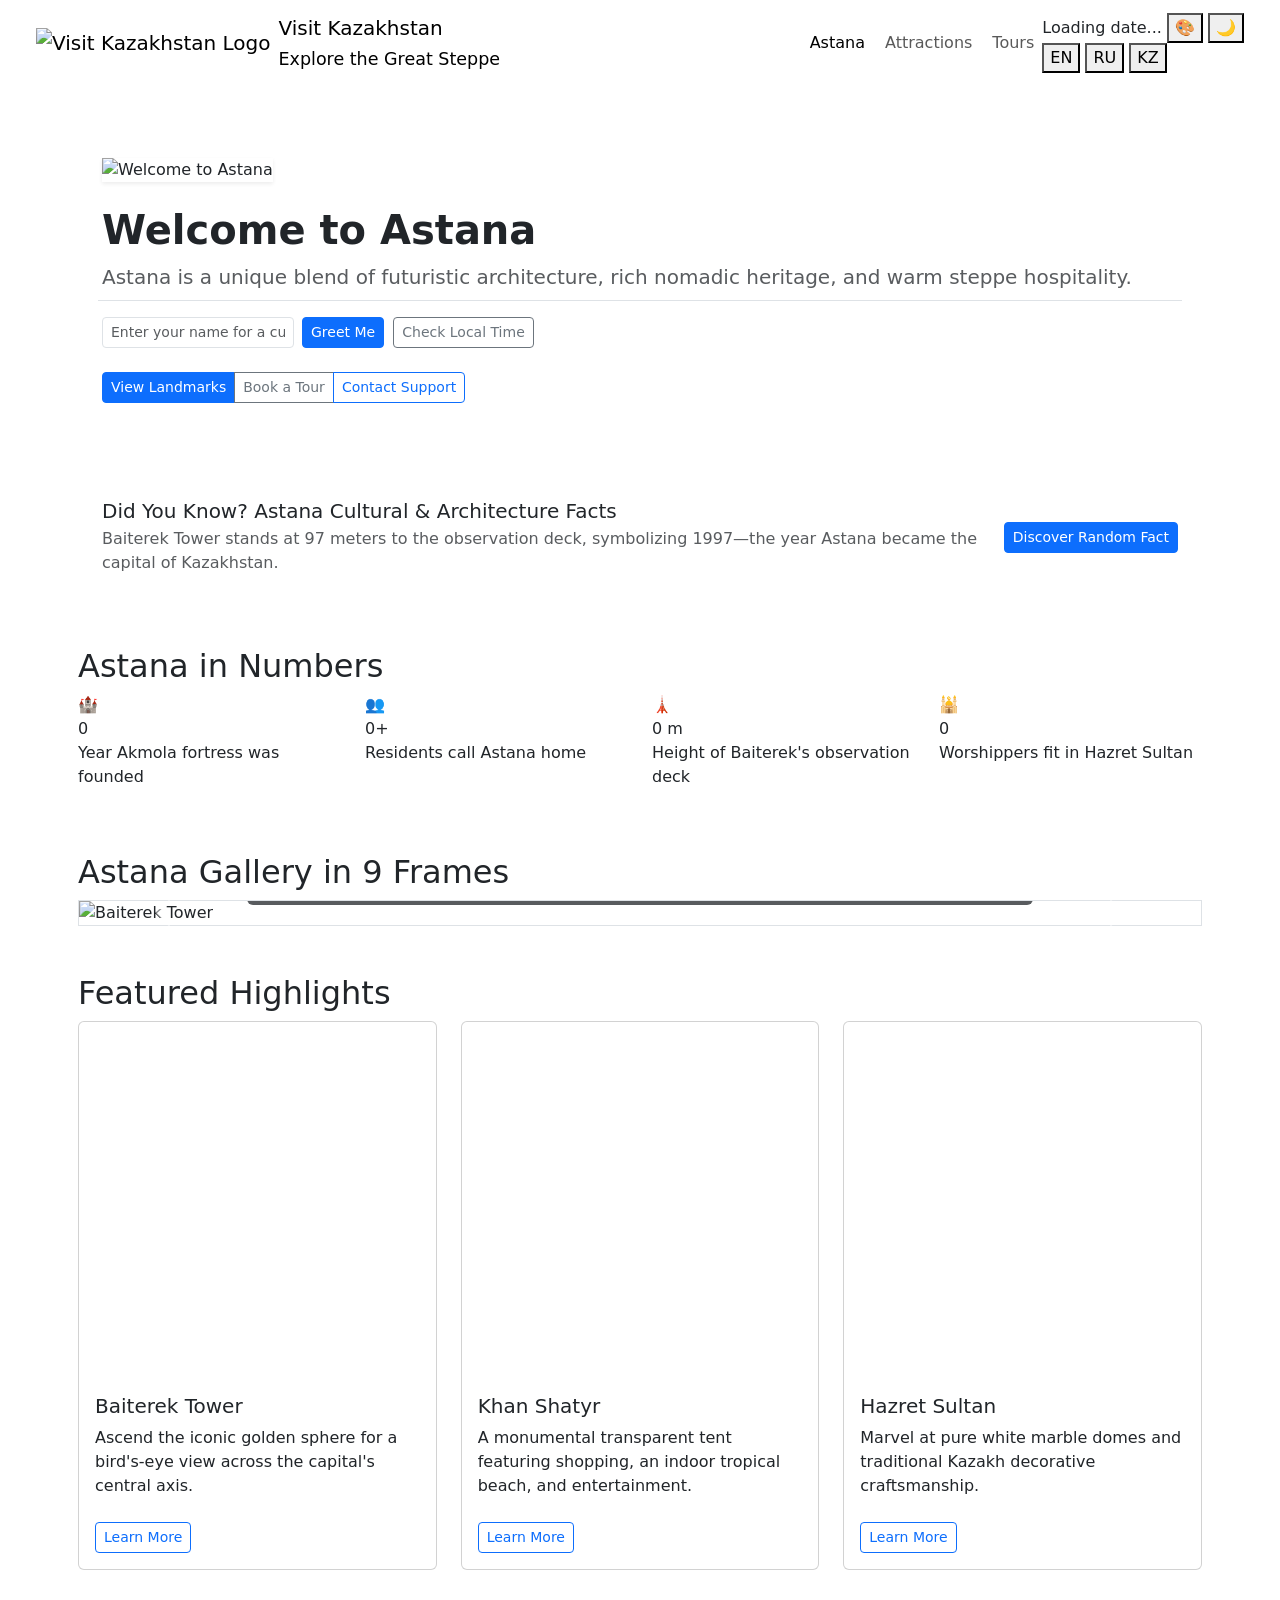
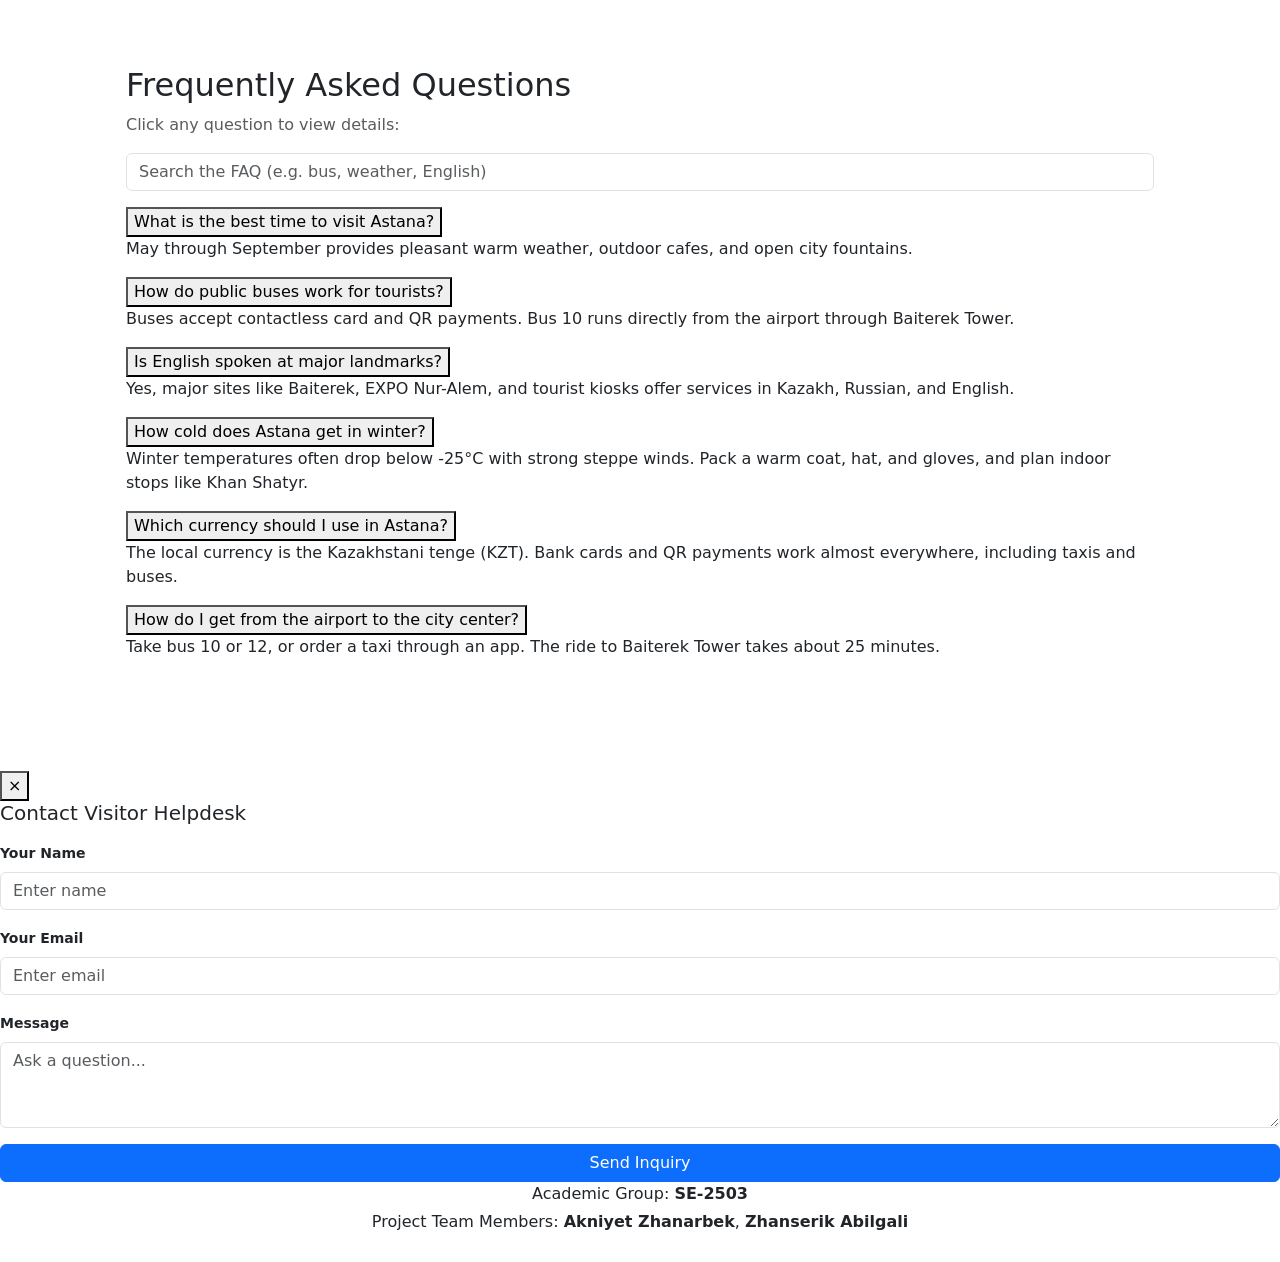
==== astana.html @ 93df73c5 "Add core project HTML pages and structure" ====
<!DOCTYPE html>
<html lang="en">
<head>
    <meta charset="UTF-8">
    <meta name="viewport" content="width=device-width, initial-scale=1.0">
    <title>Visit Astana - Home</title>
    <link href="https://cdn.jsdelivr.net/npm/bootstrap@5.3.3/dist/css/bootstrap.min.css" rel="stylesheet">
    <link rel="stylesheet" href="css/style.css">
    <link rel="icon" href="images/favicon.ico">
    <!-- jQuery from CDN, then our scripts (defer = run after the HTML is parsed, in this order) -->
    <script src="https://code.jquery.com/jquery-4.0.0.min.js"></script>
    <script src="js/translations.js" defer></script>
    <script src="js/script.js" defer></script>
</head>
<body>

    <!-- Navbar -->
    <header class="sticky-top">
        <nav class="navbar navbar-expand-xl custom-navbar py-2 px-3 px-sm-4" aria-label="Main Navigation">
            <div class="container-fluid">
                <a class="navbar-brand d-flex align-items-center gap-2" href="index.html">
                    <img src="images/astana-logo.svg" alt="Visit Kazakhstan Logo" class="logo-badge">
                    <div>
                        <span class="brand-title d-block" data-i18n="kzBrandTitle">Visit Kazakhstan</span>
                        <small class="brand-sub" data-i18n="kzBrandSub">Explore the Great Steppe</small>
                    </div>
                </a>

                <button class="navbar-toggler" type="button" data-bs-toggle="collapse" data-bs-target="#mainNavbar" aria-controls="mainNavbar" aria-expanded="false" aria-label="Toggle navigation">
                    <span class="navbar-toggler-icon"></span>
                </button>

                <div class="collapse navbar-collapse justify-content-end" id="mainNavbar">
                    <ul class="navbar-nav gap-xl-1 mt-3 mt-xl-0" id="keyboard-nav-menu">
                        <li class="nav-item"><a class="nav-link active" href="astana.html" data-i18n="navHome" aria-current="page">Astana</a></li>
                        <li class="nav-item"><a class="nav-link" href="attractions.html" data-i18n="navAttractions">Attractions</a></li>
                        <li class="nav-item"><a class="nav-link" href="tours.html" data-i18n="navTours">Tours</a></li>
                    </ul>

                    <div class="nav-tools">
                        <span id="live-datetime" class="datetime-badge">Loading date...</span>
                        <button id="change-bg-btn" class="tool-btn" type="button" data-i18n-title="bgBtn" title="Change Background" aria-label="Change Background">🎨</button>
                        <button id="theme-toggle-btn" class="tool-btn" type="button" title="Night Mode" aria-label="Night Mode" aria-pressed="false">🌙</button>
                        <div class="lang-switch" role="group" aria-label="Language" data-active="en">
                            <span class="lang-indicator" aria-hidden="true"></span>
                            <button type="button" class="lang-btn" data-lang="en" aria-pressed="true">EN</button>
                            <button type="button" class="lang-btn" data-lang="ru" aria-pressed="false">RU</button>
                            <button type="button" class="lang-btn" data-lang="kz" aria-pressed="false">KZ</button>
                        </div>
                    </div>
                </div>
            </div>
        </nav>
    </header>

    <main class="container my-4 my-lg-5 px-sm-2">
        <!-- Hero -->
        <section class="p-4 mb-5 panel">
            <img src="images/welcome_to_Astana.jpg" alt="Welcome to Astana" class="hero-card-img shadow-sm mb-4">
            <span id="time-of-day-greeting" class="badge badge-brand mb-2">Welcome Traveler!</span>
            <h1 id="personalized-greeting" class="display-6 fw-bold" data-i18n="heroTitle">Welcome to Astana</h1>
            <p class="lead text-muted mb-3" data-i18n="heroDesc">Astana is a unique blend of futuristic architecture, rich nomadic heritage, and warm steppe hospitality.</p>

            <!-- Dynamic Greeting Input & Time Check Button -->
            <div class="row g-2 align-items-center mb-3 pt-2 border-top">
                <div class="col-12 col-sm-auto">
                    <input type="text" id="visitor-name-input" class="form-control form-control-sm" placeholder="Enter your name for a custom greeting">
                </div>
                <div class="col-12 col-sm-auto">
                    <button id="update-greeting-btn" class="btn btn-primary btn-sm" type="button">Greet Me</button>
                    <button id="show-time-btn" class="btn btn-outline-secondary btn-sm ms-1" type="button">Check Local Time</button>
                </div>
                <div class="col-12 col-sm-auto">
                    <span id="clicked-time-output" class="small fw-semibold msg-success"></span>
                </div>
            </div>

            <div class="btn-group hero-btn-group mt-2" role="group" aria-label="Quick Navigation">
                <a href="attractions.html" class="btn btn-primary btn-sm" data-i18n="btnLandmarks">View Landmarks</a>
                <a href="tours.html" class="btn btn-outline-secondary btn-sm" data-i18n="btnBookTour">Book a Tour</a>
                <button id="open-popup-btn" class="btn btn-outline-primary btn-sm" type="button" data-i18n="btnSupport">Contact Support</button>
            </div>
        </section>

        <!-- Dynamic Random Fact Box (DOM Selection & Content Modification) -->
        <section class="p-4 mb-5 panel">
            <div class="d-flex flex-column flex-md-row justify-content-between align-items-md-center gap-3">
                <div>
                    <h2 class="h5 mb-1" data-i18n="factHeading">Did You Know? Astana Cultural & Architecture Facts</h2>
                    <p id="astana-fact-box" class="text-muted mb-0">Baiterek Tower stands at 97 meters to the observation deck, symbolizing 1997—the year Astana became the capital of Kazakhstan.</p>
                </div>
                <button id="new-fact-btn" class="btn btn-primary btn-sm align-self-start align-self-md-center flex-shrink-0" type="button">Discover Random Fact</button>
            </div>
        </section>

        <!-- Assignment 6 / Task 5: Animated Number Counter -->
        <section id="stats-section" class="mb-5">
            <h2 class="section-heading">Astana in Numbers</h2>
            <div class="row g-3 g-md-4">
                <div class="col-6 col-lg-3">
                    <div class="stat-card">
                        <span class="stat-icon" aria-hidden="true">🏰</span>
                        <div class="stat-number"><span class="counter" data-target="1830">0</span></div>
                        <p class="stat-label">Year Akmola fortress was founded</p>
                    </div>
                </div>
                <div class="col-6 col-lg-3">
                    <div class="stat-card">
                        <span class="stat-icon" aria-hidden="true">👥</span>
                        <div class="stat-number"><span class="counter" data-target="1300000" data-format="comma">0</span><span class="stat-suffix">+</span></div>
                        <p class="stat-label">Residents call Astana home</p>
                    </div>
                </div>
                <div class="col-6 col-lg-3">
                    <div class="stat-card">
                        <span class="stat-icon" aria-hidden="true">🗼</span>
                        <div class="stat-number"><span class="counter" data-target="97">0</span><span class="stat-suffix"> m</span></div>
                        <p class="stat-label">Height of Baiterek's observation deck</p>
                    </div>
                </div>
                <div class="col-6 col-lg-3">
                    <div class="stat-card">
                        <span class="stat-icon" aria-hidden="true">🕌</span>
                        <div class="stat-number"><span class="counter" data-target="10000" data-format="comma">0</span></div>
                        <p class="stat-label">Worshippers fit in Hazret Sultan</p>
                    </div>
                </div>
            </div>
        </section>

        <!-- Carousel -->
        <section class="mb-5">
            <h2 class="section-heading">Astana Gallery in 9 Frames</h2>
            <div class="carousel-box border">
                <div id="astanaCarousel" class="carousel slide" data-bs-ride="carousel">
                    <div class="carousel-indicators">
                        <button type="button" data-bs-target="#astanaCarousel" data-bs-slide-to="0" class="active" aria-current="true" aria-label="Slide 1"></button>
                        <button type="button" data-bs-target="#astanaCarousel" data-bs-slide-to="1" aria-label="Slide 2"></button>
                        <button type="button" data-bs-target="#astanaCarousel" data-bs-slide-to="2" aria-label="Slide 3"></button>
                        <button type="button" data-bs-target="#astanaCarousel" data-bs-slide-to="3" aria-label="Slide 4"></button>
                        <button type="button" data-bs-target="#astanaCarousel" data-bs-slide-to="4" aria-label="Slide 5"></button>
                        <button type="button" data-bs-target="#astanaCarousel" data-bs-slide-to="5" aria-label="Slide 6"></button>
                        <button type="button" data-bs-target="#astanaCarousel" data-bs-slide-to="6" aria-label="Slide 7"></button>
                        <button type="button" data-bs-target="#astanaCarousel" data-bs-slide-to="7" aria-label="Slide 8"></button>
                        <button type="button" data-bs-target="#astanaCarousel" data-bs-slide-to="8" aria-label="Slide 9"></button>
                    </div>

                    <div class="carousel-inner">
                        <div class="carousel-item active">
                            <img src="images/baiterek.jpg" class="carousel-img" alt="Baiterek Tower">
                            <div class="carousel-caption d-none d-md-block bg-dark bg-opacity-75 rounded p-2">
                                <h5>1. Baiterek Tower</h5>
                                <p class="m-0">Symbol of modern Kazakhstan</p>
                            </div>
                        </div>
                        <div class="carousel-item">
                            <img src="[data-uri]" data-src="images/khan-shatyr.jpg" class="carousel-img lazy-slide" alt="Khan Shatyr">
                            <div class="carousel-caption d-none d-md-block bg-dark bg-opacity-75 rounded p-2">
                                <h5>2. Khan Shatyr</h5>
                                <p class="m-0">World's largest tensile tent</p>
                            </div>
                        </div>
                        <div class="carousel-item">
                            <img src="[data-uri]" data-src="images/hazret-sultan.jpg" class="carousel-img lazy-slide" alt="Hazret Sultan">
                            <div class="carousel-caption d-none d-md-block bg-dark bg-opacity-75 rounded p-2">
                                <h5>3. Hazret Sultan Mosque</h5>
                                <p class="m-0">Grand oriental marble mosque</p>
                            </div>
                        </div>
                        <div class="carousel-item">
                            <img src="[data-uri]" data-src="images/nuralem.jpg" class="carousel-img lazy-slide" alt="Nur-Alem Sphere">
                            <div class="carousel-caption d-none d-md-block bg-dark bg-opacity-75 rounded p-2">
                                <h5>4. Nur-Alem</h5>
                                <p class="m-0">The iconic EXPO sphere</p>
                            </div>
                        </div>
                        <div class="carousel-item">
                            <img src="[data-uri]" data-src="images/tour-night.jpg" class="carousel-img lazy-slide" alt="Astana Night">
                            <div class="carousel-caption d-none d-md-block bg-dark bg-opacity-75 rounded p-2">
                                <h5>5. Astana by Night</h5>
                                <p class="m-0">Lively illuminated skyline</p>
                            </div>
                        </div>
                        <div class="carousel-item">
                            <img src="[data-uri]" data-src="images/tour-burabay.jpg" class="carousel-img lazy-slide" alt="Burabay">
                            <div class="carousel-caption d-none d-md-block bg-dark bg-opacity-75 rounded p-2">
                                <h5>6. Burabay Nature</h5>
                                <p class="m-0">Kazakhstan's natural forest resort</p>
                            </div>
                        </div>
                        <div class="carousel-item">
                            <img src="[data-uri]" data-src="images/welcome_to_Astana.jpg" class="carousel-img lazy-slide" alt="City Center">
                            <div class="carousel-caption d-none d-md-block bg-dark bg-opacity-75 rounded p-2">
                                <h5>7. City Center</h5>
                                <p class="m-0">Nurzhol Boulevard and open plazas</p>
                            </div>
                        </div>
                        <div class="carousel-item">
                            <img src="[data-uri]" data-src="images/skyview.jpg" class="carousel-img lazy-slide" alt="Sky View">
                            <div class="carousel-caption d-none d-md-block bg-dark bg-opacity-75 rounded p-2">
                                <h5>8. Observation Sky View</h5>
                                <p class="m-0">Panoramic city panorama</p>
                            </div>
                        </div>
                        <div class="carousel-item">
                            <img src="[data-uri]" data-src="images/oasis.jpg" class="carousel-img lazy-slide" alt="Indoor Oasis">
                            <div class="carousel-caption d-none d-md-block bg-dark bg-opacity-75 rounded p-2">
                                <h5>9. Indoor Oasis</h5>
                                <p class="m-0">Year-round tropical gardens</p>
                            </div>
                        </div>
                    </div>

                    <button class="carousel-control-prev" type="button" data-bs-target="#astanaCarousel" data-bs-slide="prev">
                        <span class="carousel-control-prev-icon" aria-hidden="true"></span>
                        <span class="visually-hidden">Previous</span>
                    </button>
                    <button class="carousel-control-next" type="button" data-bs-target="#astanaCarousel" data-bs-slide="next">
                        <span class="carousel-control-next-icon" aria-hidden="true"></span>
                        <span class="visually-hidden">Next</span>
                    </button>
                </div>
            </div>
        </section>

        <!-- Featured Highlights -->
        <section class="mb-5">
            <h2 class="section-heading">Featured Highlights</h2>
            <div class="row g-4">
                <div class="col-12 col-md-6 col-lg-4">
                    <div class="card h-100">
                        <img src="[data-uri]" data-src="images/baiterek.jpg" class="card-img-top lazy" alt="Baiterek">
                        <div class="card-body d-flex flex-column">
                            <h3 class="card-title h5">Baiterek Tower</h3>
                            <p class="card-text flex-grow-1">Ascend the iconic golden sphere for a bird's-eye view across the capital's central axis.</p>
                            <a href="attractions.html" class="btn btn-outline-primary btn-sm align-self-start mt-2">Learn More</a>
                        </div>
                    </div>
                </div>

                <div class="col-12 col-md-6 col-lg-4">
                    <div class="card h-100">
                        <img src="[data-uri]" data-src="images/khan-shatyr.jpg" class="card-img-top lazy" alt="Khan Shatyr">
                        <div class="card-body d-flex flex-column">
                            <h3 class="card-title h5">Khan Shatyr</h3>
                            <p class="card-text flex-grow-1">A monumental transparent tent featuring shopping, an indoor tropical beach, and entertainment.</p>
                            <a href="attractions.html" class="btn btn-outline-primary btn-sm align-self-start mt-2">Learn More</a>
                        </div>
                    </div>
                </div>

                <div class="col-12 col-md-6 col-lg-4">
                    <div class="card h-100">
                        <img src="[data-uri]" data-src="images/hazret-sultan.jpg" class="card-img-top lazy" alt="Hazret Sultan">
                        <div class="card-body d-flex flex-column">
                            <h3 class="card-title h5">Hazret Sultan</h3>
                            <p class="card-text flex-grow-1">Marvel at pure white marble domes and traditional Kazakh decorative craftsmanship.</p>
                            <a href="attractions.html" class="btn btn-outline-primary btn-sm align-self-start mt-2">Learn More</a>
                        </div>
                    </div>
                </div>
            </div>
        </section>

        <!-- FAQ Accordion -->
        <section id="faq-section" class="p-4 p-md-5 panel mb-4">
            <h2 class="section-heading">Frequently Asked Questions</h2>
            <p class="text-muted">Click any question to view details:</p>

            <!-- Assignment 6 / Task 3: Search Highlighting -->
            <div class="faq-search-box mb-3">
                <input type="search" id="faq-search" class="form-control" placeholder="Search the FAQ (e.g. bus, weather, English)" autocomplete="off" aria-label="Search the FAQ">
                <small id="faq-search-status" class="search-status d-block mt-1"></small>
            </div>
            
            <div class="accordion-item-simple">
                <button class="accordion-question" type="button">What is the best time to visit Astana?</button>
                <p class="accordion-answer">May through September provides pleasant warm weather, outdoor cafes, and open city fountains.</p>
            </div>

            <div class="accordion-item-simple">
                <button class="accordion-question" type="button">How do public buses work for tourists?</button>
                <p class="accordion-answer">Buses accept contactless card and QR payments. Bus 10 runs directly from the airport through Baiterek Tower.</p>
            </div>

            <div class="accordion-item-simple">
                <button class="accordion-question" type="button">Is English spoken at major landmarks?</button>
                <p class="accordion-answer">Yes, major sites like Baiterek, EXPO Nur-Alem, and tourist kiosks offer services in Kazakh, Russian, and English.</p>
            </div>

            <div class="accordion-item-simple">
                <button class="accordion-question" type="button">How cold does Astana get in winter?</button>
                <p class="accordion-answer">Winter temperatures often drop below -25°C with strong steppe winds. Pack a warm coat, hat, and gloves, and plan indoor stops like Khan Shatyr.</p>
            </div>

            <div class="accordion-item-simple">
                <button class="accordion-question" type="button">Which currency should I use in Astana?</button>
                <p class="accordion-answer">The local currency is the Kazakhstani tenge (KZT). Bank cards and QR payments work almost everywhere, including taxis and buses.</p>
            </div>

            <div class="accordion-item-simple">
                <button class="accordion-question" type="button">How do I get from the airport to the city center?</button>
                <p class="accordion-answer">Take bus 10 or 12, or order a taxi through an app. The ride to Baiterek Tower takes about 25 minutes.</p>
            </div>
        </section>
    </main>

    <!-- Contact Support Modal (Async Callback Form) -->
    <div id="popup-modal" class="modal-overlay">
        <div class="modal-content-box">
            <button id="close-popup-btn" class="close-btn" type="button">&times;</button>
            <h3 class="h5 mb-3">Contact Visitor Helpdesk</h3>
            <form id="popup-form">
                <div class="mb-3">
                    <label class="form-label small fw-semibold" for="support-name">Your Name</label>
                    <input type="text" id="support-name" class="form-control" required placeholder="Enter name">
                </div>
                <div class="mb-3">
                    <label class="form-label small fw-semibold" for="support-email">Your Email</label>
                    <input type="email" id="support-email" class="form-control" required placeholder="Enter email">
                </div>
                <div class="mb-3">
                    <label class="form-label small fw-semibold" for="support-msg">Message</label>
                    <textarea id="support-msg" class="form-control" rows="3" required placeholder="Ask a question..."></textarea>
                </div>
                <p id="popup-callback-status" class="small fw-semibold mb-2"></p>
                <button type="submit" id="popup-submit-btn" class="btn btn-primary w-100">Send Inquiry</button>
            </form>
        </div>
    </div>

    <footer class="text-center">
        <div class="container">
            <p class="mb-1">Academic Group: <strong>SE-2503</strong></p>
            <p class="mb-1">Project Team Members: <strong>Akniyet Zhanarbek</strong>, <strong>Zhanserik Abilgali</strong></p>
            <p class="mb-0 text-white-50"><small>&copy; Visit Astana - Assignment #6</small></p>
        </div>
    </footer>

    <script src="https://cdn.jsdelivr.net/npm/bootstrap@5.3.3/dist/js/bootstrap.bundle.min.js"></script>
</body>
</html>
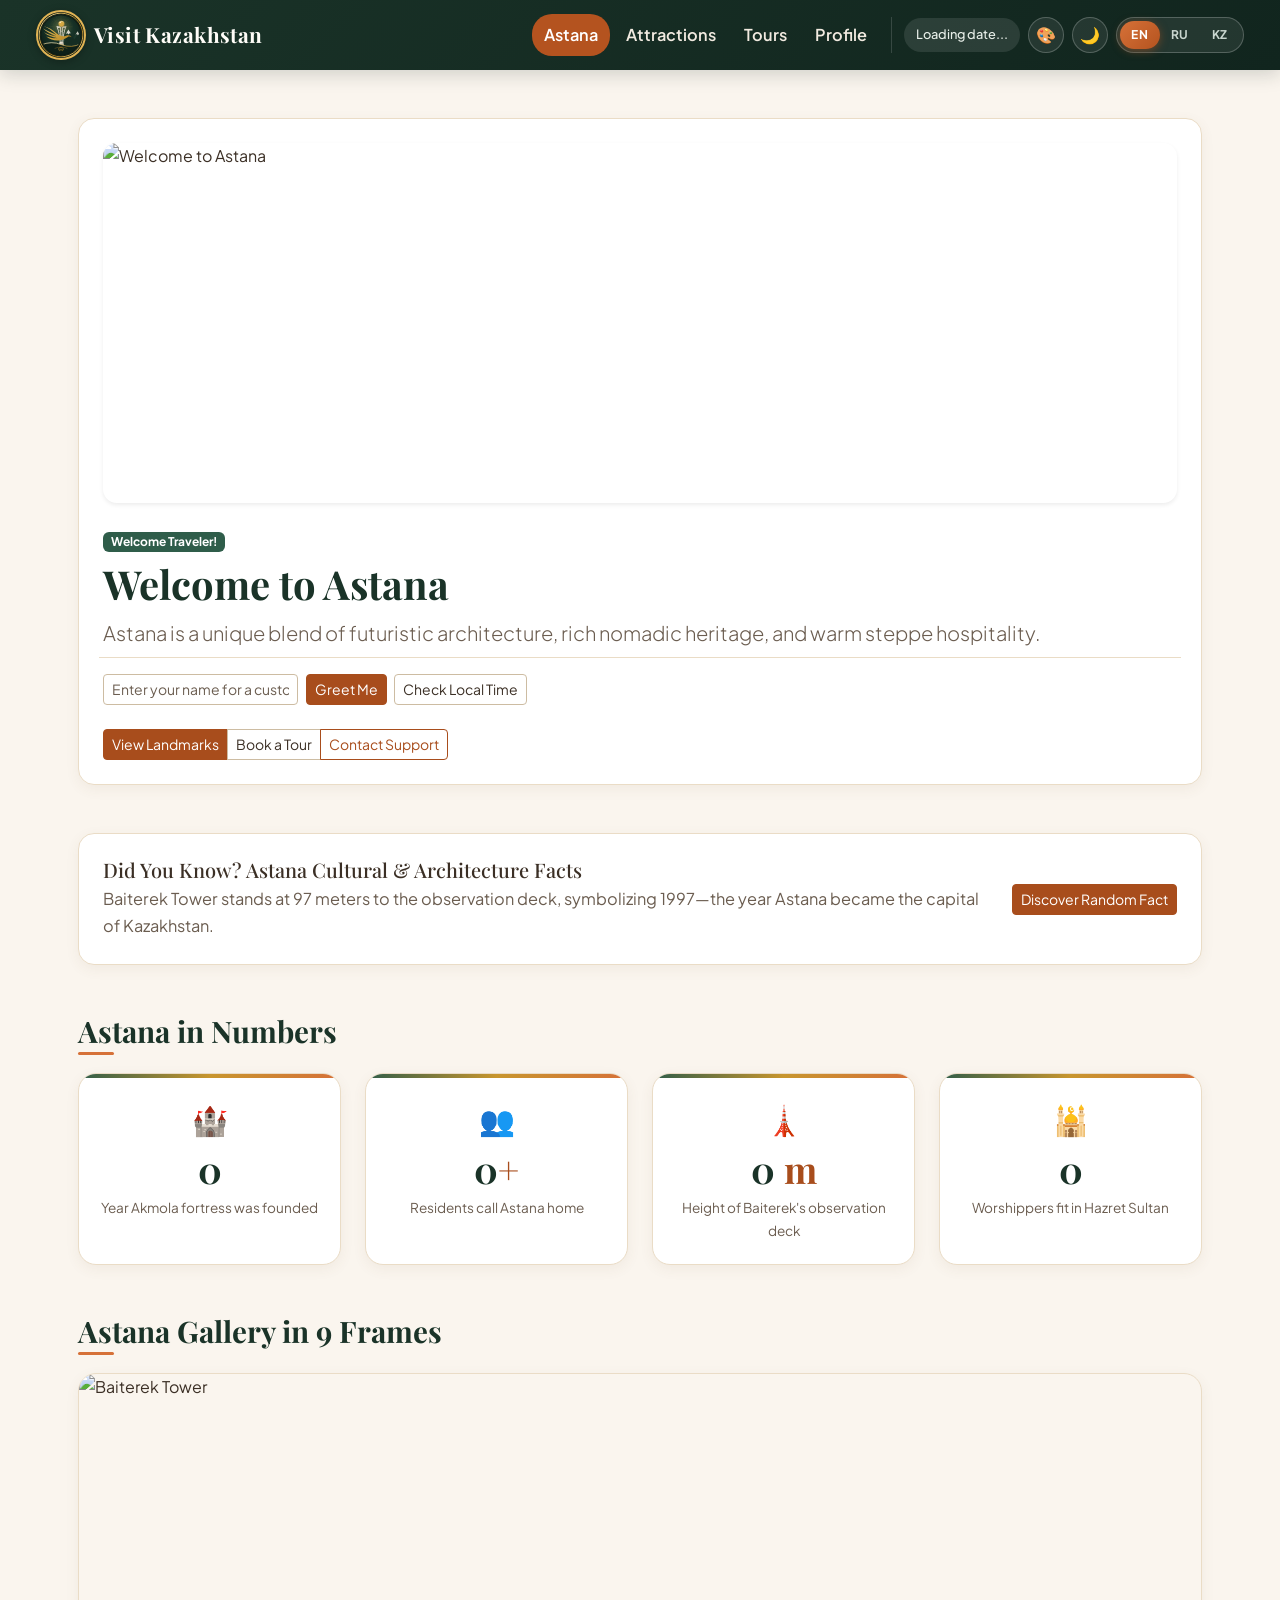
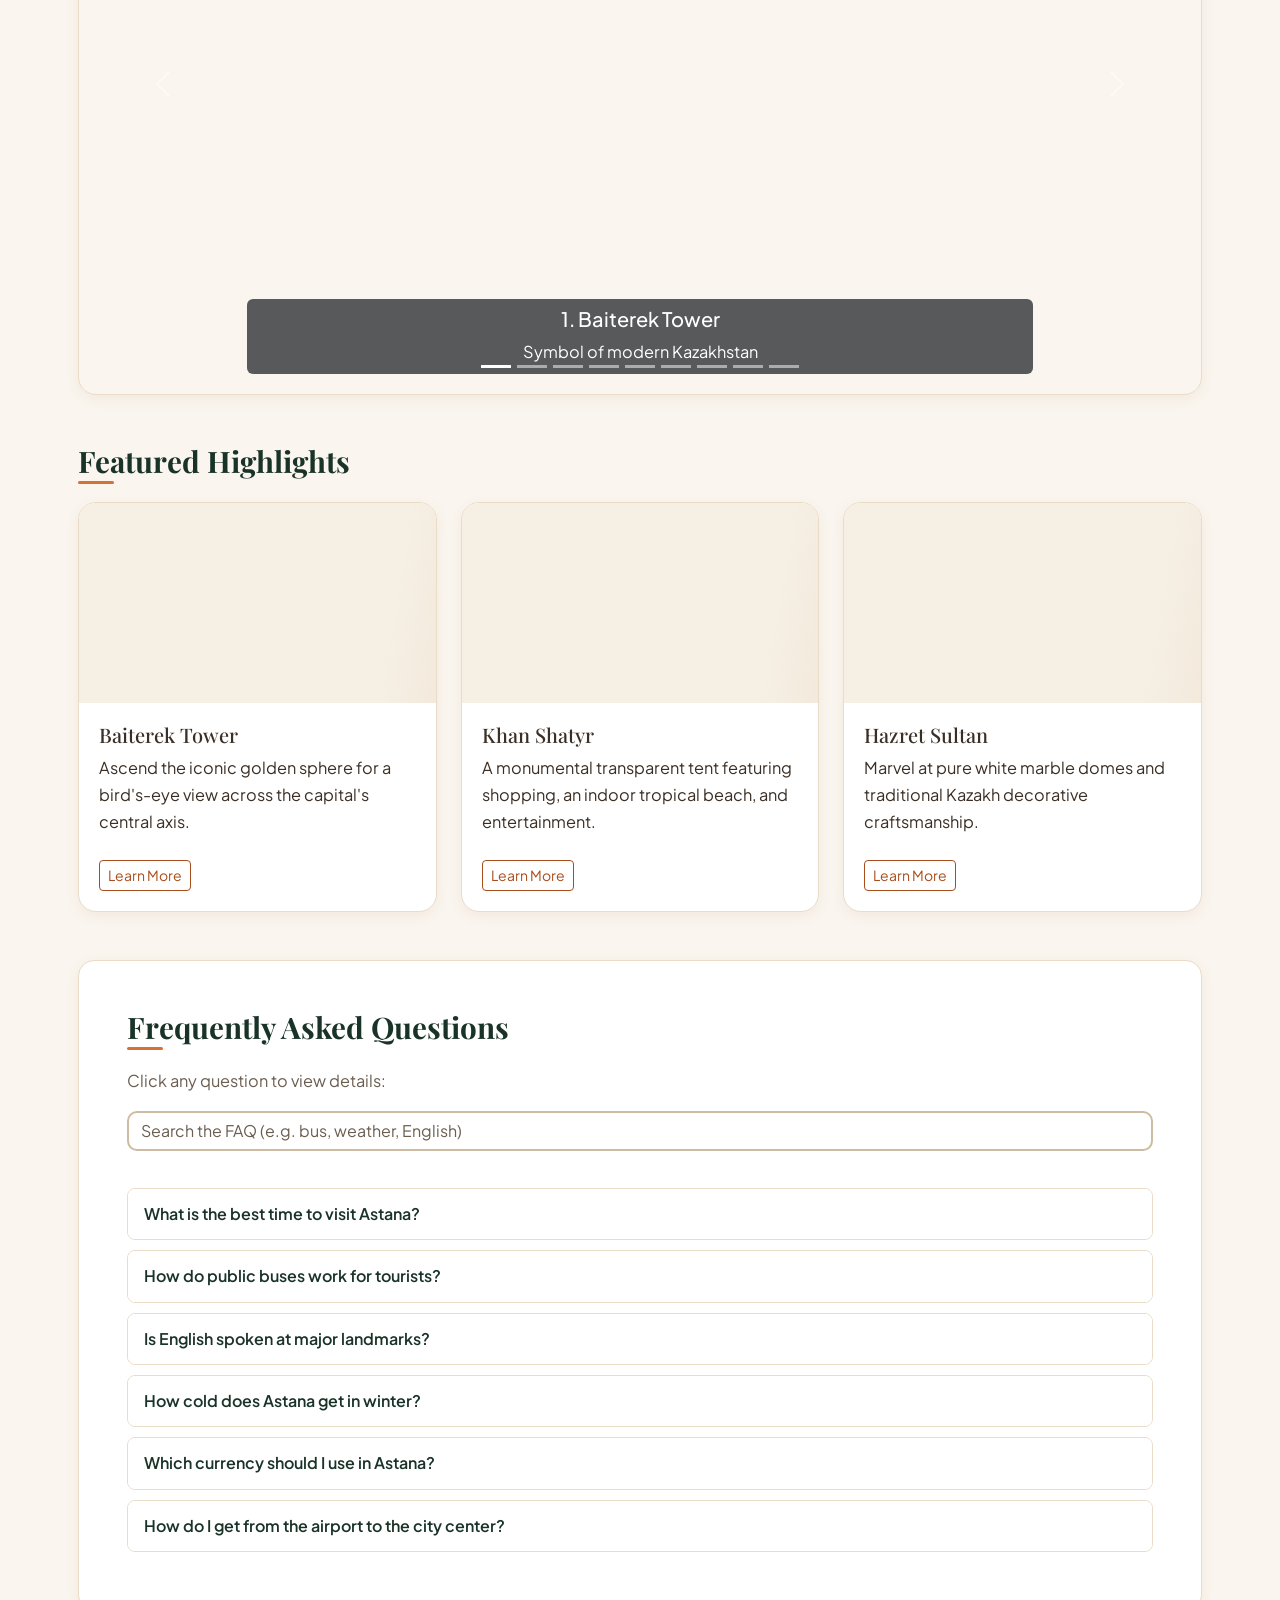
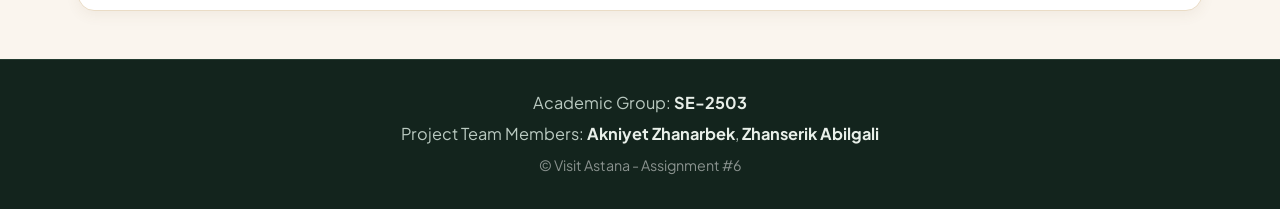
==== commit a751178d: "cleaned the code" ====
--- a/astana.html
+++ b/astana.html
@@ -35,6 +35,7 @@
                         <li class="nav-item"><a class="nav-link active" href="astana.html" data-i18n="navHome" aria-current="page">Astana</a></li>
                         <li class="nav-item"><a class="nav-link" href="attractions.html" data-i18n="navAttractions">Attractions</a></li>
                         <li class="nav-item"><a class="nav-link" href="tours.html" data-i18n="navTours">Tours</a></li>
+                        <li class="nav-item"><a class="nav-link" href="profile.html" data-i18n="navProfile">Profile</a></li>
                     </ul>
 
                     <div class="nav-tools">
@@ -305,23 +306,27 @@
         </section>
     </main>
 
-    <!-- Contact Support Modal (Async Callback Form) -->
+    <!-- Contact Support Modal (novalidate + JS validation for Name, Email, Phone, Message) -->
     <div id="popup-modal" class="modal-overlay">
         <div class="modal-content-box">
             <button id="close-popup-btn" class="close-btn" type="button">&times;</button>
             <h3 class="h5 mb-3">Contact Visitor Helpdesk</h3>
-            <form id="popup-form">
+            <form id="popup-form" novalidate>
+                <div class="mb-2">
+                    <label class="form-label small fw-semibold" for="support-name">Your Name *</label>
+                    <input type="text" id="support-name" class="form-control" placeholder="Enter name">
+                </div>
+                <div class="mb-2">
+                    <label class="form-label small fw-semibold" for="support-email">Your Email *</label>
+                    <input type="text" id="support-email" class="form-control" placeholder="name@example.com">
+                </div>
+                <div class="mb-2">
+                    <label class="form-label small fw-semibold" for="support-phone" data-i18n="labelPhone">Phone Number *</label>
+                    <input type="text" id="support-phone" class="form-control" placeholder="+7 701 123 4567">
+                </div>
                 <div class="mb-3">
-                    <label class="form-label small fw-semibold" for="support-name">Your Name</label>
-                    <input type="text" id="support-name" class="form-control" required placeholder="Enter name">
-                </div>
-                <div class="mb-3">
-                    <label class="form-label small fw-semibold" for="support-email">Your Email</label>
-                    <input type="email" id="support-email" class="form-control" required placeholder="Enter email">
-                </div>
-                <div class="mb-3">
-                    <label class="form-label small fw-semibold" for="support-msg">Message</label>
-                    <textarea id="support-msg" class="form-control" rows="3" required placeholder="Ask a question..."></textarea>
+                    <label class="form-label small fw-semibold" for="support-msg">Message *</label>
+                    <textarea id="support-msg" class="form-control" rows="3" placeholder="Ask a question..."></textarea>
                 </div>
                 <p id="popup-callback-status" class="small fw-semibold mb-2"></p>
                 <button type="submit" id="popup-submit-btn" class="btn btn-primary w-100">Send Inquiry</button>
--- a/css/style.css
+++ b/css/style.css
@@ -0,0 +1,1684 @@
+@import url('https://fonts.googleapis.com/css2?family=Plus+Jakarta+Sans:wght@400;500;600;700&family=Playfair+Display:ital,wght@0,600;0,700;1,400&display=swap');
+
+/* =====================================================================
+   1. Colour tokens
+   Palette: steppe green + terracotta + sand + gold.
+   Every text/background pair meets WCAG AA (4.5:1) in both themes.
+   ===================================================================== */
+:root {
+    --primary: #1a3328;          /* headings, brand */
+    --primary-2: #2f5d4a;        /* badges, secondary accents */
+    --accent: #a84d1c;           /* buttons & links (white text 5.6:1, on sand 4.9:1) */
+    --accent-hover: #8e3f15;
+    --on-accent: #ffffff;
+    --accent-line: #d67138;      /* decorative only (underlines, rings) */
+    --gold: #c8962e;
+    --bg-page: #faf5ee;
+    --bg-surface: #ffffff;
+    --bg-soft: #f6efe4;
+    --border: #eadcc6;
+    --border-strong: #cdbca2;
+    --text: #3b2f25;
+    --muted: #6b5d50;
+    --success: #23704f;
+    --error: #b42318;
+    --hit-bg: #fde2a6;
+    --hit-text: #3b2a00;
+    --star-empty: #9a876c;
+    --table-head-bg: #1a3328;
+    --table-head-text: #ffffff;
+    --nav-bg: linear-gradient(135deg, #1a3328 0%, #11251e 100%);
+    --footer-bg: #13241d;
+    --shadow: 0 4px 14px rgba(120, 85, 55, 0.07);
+    --shadow-lg: 0 12px 30px rgba(40, 30, 20, 0.16);
+}
+
+body.dark-theme {
+    --primary: #a8dcc3;
+    --primary-2: #7fc3a5;
+    --accent: #e89a6c;
+    --accent-hover: #f0ad86;
+    --on-accent: #1d140d;
+    --accent-line: #e89a6c;
+    --gold: #e0b354;
+    --bg-page: #111915;
+    --bg-surface: #1a2620;
+    --bg-soft: #213029;
+    --border: #2f4439;
+    --border-strong: #4a6356;
+    --text: #e6ece8;
+    --muted: #a9bab0;
+    --success: #7fd3a8;
+    --error: #ff9b8f;
+    --hit-bg: #f0b429;
+    --hit-text: #1a1200;
+    --star-empty: #6f8a7c;
+    --table-head-bg: #26392f;
+    --table-head-text: #a8dcc3;
+    --nav-bg: linear-gradient(135deg, #0e1813 0%, #0a120e 100%);
+    --footer-bg: #0a120e;
+    --shadow: 0 4px 14px rgba(0, 0, 0, 0.3);
+    --shadow-lg: 0 12px 30px rgba(0, 0, 0, 0.5);
+    color-scheme: dark;
+}
+
+/* Bootstrap turns on smooth scrolling, which fights jQuery's .animate({ scrollTop }) */
+:root { scroll-behavior: auto; }
+
+/* Connect Bootstrap's own variables to our tokens, so forms, tables,
+   borders and .text-muted follow the theme automatically */
+body {
+    --bs-body-color: var(--text);
+    --bs-body-bg: var(--bg-page);
+    --bs-emphasis-color: var(--text);
+    --bs-secondary-color: var(--muted);
+    --bs-secondary-bg: var(--bg-soft);
+    --bs-tertiary-bg: var(--bg-soft);
+    --bs-border-color: var(--border);
+    --bs-link-color-rgb: 168, 77, 28;
+    font-family: 'Plus Jakarta Sans', sans-serif;
+    color: var(--text);
+    background-color: var(--bg-page);
+    line-height: 1.65;
+    transition: background-color 0.35s ease, color 0.35s ease;
+}
+
+/* =====================================================================
+   2. Typography
+   ===================================================================== */
+h1, h2, h3, h4 {
+    font-family: 'Playfair Display', Georgia, serif;
+    color: var(--primary);
+    font-weight: 700;
+}
+h1 { font-size: 1.5rem; }
+h2 { font-size: 1.35rem; }
+h3 { font-size: 1.15rem; }
+p, li { font-size: 0.92rem; }
+
+@media (min-width: 768px) {
+    h1 { font-size: 1.9rem; }
+    h2 { font-size: 1.6rem; }
+    h3 { font-size: 1.3rem; }
+    p, li { font-size: 0.98rem; }
+}
+@media (min-width: 1024px) {
+    h1 { font-size: 2.35rem; }
+    h2 { font-size: 1.85rem; }
+    h3 { font-size: 1.45rem; }
+    p, li { font-size: 1.02rem; }
+}
+
+.section-heading {
+    position: relative;
+    display: inline-block;
+    padding-bottom: 6px;
+    margin-bottom: 18px;
+}
+.section-heading::after {
+    content: "";
+    position: absolute;
+    left: 0;
+    bottom: 0;
+    width: 36px;
+    height: 3px;
+    border-radius: 4px;
+    background-color: var(--accent-line);
+}
+
+a { color: var(--accent); }
+.text-muted { color: var(--muted) !important; }
+.text-accent-2 { color: var(--primary-2); }
+.msg-success { color: var(--success); }
+.msg-error { color: var(--error); }
+
+/* =====================================================================
+   3. Surfaces, badges, tags
+   ===================================================================== */
+.panel {
+    background-color: var(--bg-surface);
+    border: 1px solid var(--border);
+    border-radius: 1rem;
+    box-shadow: var(--shadow);
+}
+.panel-soft {
+    background-color: var(--bg-soft);
+    border: 1px solid var(--border);
+    border-radius: 0.75rem;
+}
+
+.badge-brand { background-color: var(--primary-2); color: var(--bg-surface); }
+.badge-muted { background-color: var(--bg-soft); color: var(--muted); border: 1px solid var(--border); }
+body.dark-theme .badge-brand { color: #10201a; }
+
+.chip,
+.tag {
+    display: inline-block;
+    padding: 0.3em 0.7em;
+    border-radius: 999px;
+    font-size: 0.75rem;
+    font-weight: 600;
+    line-height: 1.2;
+    border: 1px solid var(--border);
+}
+.chip { background-color: var(--bg-soft); color: var(--text); }
+.tag-green { background: #e3f1e9; color: #1f5a40; border-color: #bcdccb; }
+.tag-gold { background: #fbf0d6; color: #6b4b0c; border-color: #ecd59c; }
+.tag-teal { background: #e0f0f0; color: #1d5656; border-color: #b6d9d9; }
+body.dark-theme .tag-green { background: #1f3a2d; color: #9fe0bd; border-color: #2f5644; }
+body.dark-theme .tag-gold { background: #3a3019; color: #f2d48a; border-color: #5a4a22; }
+body.dark-theme .tag-teal { background: #1b3536; color: #9adada; border-color: #2c5152; }
+
+/* =====================================================================
+   4. Bootstrap components mapped to the palette
+   ===================================================================== */
+.btn-primary {
+    --bs-btn-color: var(--on-accent);
+    --bs-btn-bg: var(--accent);
+    --bs-btn-border-color: var(--accent);
+    --bs-btn-hover-color: var(--on-accent);
+    --bs-btn-hover-bg: var(--accent-hover);
+    --bs-btn-hover-border-color: var(--accent-hover);
+    --bs-btn-active-color: var(--on-accent);
+    --bs-btn-active-bg: var(--accent-hover);
+    --bs-btn-active-border-color: var(--accent-hover);
+    --bs-btn-disabled-color: var(--on-accent);
+    --bs-btn-disabled-bg: var(--accent);
+    --bs-btn-disabled-border-color: var(--accent);
+    --bs-btn-focus-shadow-rgb: 214, 113, 56;
+}
+.btn-outline-primary {
+    --bs-btn-color: var(--accent);
+    --bs-btn-border-color: var(--accent);
+    --bs-btn-hover-color: var(--on-accent);
+    --bs-btn-hover-bg: var(--accent);
+    --bs-btn-hover-border-color: var(--accent);
+    --bs-btn-active-color: var(--on-accent);
+    --bs-btn-active-bg: var(--accent);
+    --bs-btn-active-border-color: var(--accent);
+    --bs-btn-focus-shadow-rgb: 214, 113, 56;
+}
+.btn-outline-secondary {
+    --bs-btn-color: var(--text);
+    --bs-btn-border-color: var(--border-strong);
+    --bs-btn-hover-color: var(--text);
+    --bs-btn-hover-bg: var(--bg-soft);
+    --bs-btn-hover-border-color: var(--border-strong);
+    --bs-btn-active-color: var(--text);
+    --bs-btn-active-bg: var(--bg-soft);
+    --bs-btn-active-border-color: var(--border-strong);
+}
+
+.form-control,
+.form-select {
+    background-color: var(--bg-surface);
+    color: var(--text);
+    border-color: var(--border-strong);
+}
+.form-control::placeholder { color: var(--muted); opacity: 1; }
+.form-control:focus,
+.form-select:focus {
+    background-color: var(--bg-surface);
+    color: var(--text);
+    border-color: var(--accent-line);
+    box-shadow: 0 0 0 0.2rem rgba(214, 113, 56, 0.22);
+}
+.form-check-input { background-color: var(--bg-surface); border-color: var(--border-strong); }
+.form-check-input:checked { background-color: var(--accent); border-color: var(--accent); }
+.form-check-input:focus { border-color: var(--accent-line); box-shadow: 0 0 0 0.2rem rgba(214, 113, 56, 0.22); }
+body.dark-theme .form-select {
+    --bs-form-select-bg-img: url("data:image/svg+xml,%3csvg xmlns='http://www.w3.org/2000/svg' viewBox='0 0 16 16'%3e%3cpath fill='none' stroke='%23a9bab0' stroke-linecap='round' stroke-linejoin='round' stroke-width='2' d='m2 5 6 6 6-6'/%3e%3c/svg%3e");
+}
+
+.table { --bs-table-bg: var(--bg-surface); --bs-table-hover-bg: var(--bg-soft); --bs-table-hover-color: var(--text); }
+.table thead th { background-color: var(--table-head-bg); color: var(--table-head-text); border-color: var(--table-head-bg); }
+
+/* =====================================================================
+   5. Navbar, tools and language switch
+   ===================================================================== */
+.custom-navbar {
+    background: var(--nav-bg);
+    box-shadow: 0 4px 18px rgba(18, 35, 29, 0.18);
+}
+.navbar-brand {
+    padding: 2px 0;
+    background: transparent;
+    border: none;
+    transition: opacity 0.2s ease;
+}
+.navbar-brand:hover,
+.navbar-brand:focus-visible {
+    opacity: 0.92;
+}
+.brand-title {
+    font-family: 'Playfair Display', Georgia, serif;
+    color: #fffdf8;
+    font-size: 1.3rem;
+    font-weight: 700;
+    letter-spacing: 0.02em;
+    line-height: 1.12;
+    transition: color 0.2s ease;
+}
+.navbar-brand:hover .brand-title {
+    color: #f6d57e;
+}
+.brand-sub {
+    display: block;
+    margin-top: 3px;
+    color: #e5c168;
+    font-size: 0.68rem;
+    font-weight: 700;
+    text-transform: uppercase;
+    letter-spacing: 0.13em;
+    line-height: 1.15;
+}
+@media (min-width: 1200px) and (max-width: 1399.98px) { .brand-sub { display: none; } } /* room for long RU menu labels */
+.logo-badge {
+    width: 50px;
+    height: 50px;
+    border-radius: 50%;
+    border: 2px solid #e0b354;
+    box-shadow: 0 2px 8px rgba(0, 0, 0, 0.28);
+    object-fit: cover;
+    background-color: #0b1913;
+    transition: transform 0.25s ease, border-color 0.25s ease;
+}
+.navbar-brand:hover .logo-badge {
+    transform: scale(1.04);
+    border-color: #f6d57e;
+}
+.navbar-toggler { border-color: rgba(255, 255, 255, 0.5); }
+.navbar-toggler-icon { filter: invert(1); }
+
+.nav-link {
+    color: #f1eae0 !important;
+    font-weight: 600;
+    white-space: nowrap;
+    border-radius: 20px;
+    padding: 8px 12px !important;
+    transition: background-color 0.2s ease;
+}
+.nav-link:hover,
+.nav-link:focus-visible {
+    background-color: rgba(255, 255, 255, 0.14);
+    color: #ffffff !important;
+    outline: 2px solid var(--accent-line);
+}
+.nav-link.active {
+    background-color: #b4531f;     /* fixed: navbar is dark in both themes */
+    color: #ffffff !important;
+}
+
+.nav-tools {
+    display: flex;
+    flex-wrap: wrap;
+    align-items: center;
+    gap: 8px;
+    margin: 12px 0 6px;
+}
+@media (min-width: 1200px) {
+    .nav-tools { flex-wrap: nowrap; margin: 0 0 0 12px; padding-left: 12px; border-left: 1px solid rgba(255, 255, 255, 0.15); }
+}
+
+.datetime-badge {
+    color: #e8efe9;
+    font-size: 0.8rem;
+    font-weight: 500;
+    font-variant-numeric: tabular-nums;
+    background: rgba(255, 255, 255, 0.1);
+    padding: 6px 12px;
+    border-radius: 20px;
+    white-space: nowrap;
+}
+
+.tool-btn {
+    width: 36px;
+    height: 36px;
+    display: inline-flex;
+    align-items: center;
+    justify-content: center;
+    border-radius: 50%;
+    border: 1px solid rgba(255, 255, 255, 0.22);
+    background: rgba(255, 255, 255, 0.08);
+    color: #ffffff;
+    font-size: 1rem;
+    line-height: 1;
+    cursor: pointer;
+    transition: background-color 0.2s ease, border-color 0.2s ease, transform 0.2s ease;
+}
+.tool-btn:hover { background: rgba(255, 255, 255, 0.18); border-color: var(--accent-line); transform: translateY(-1px); }
+.tool-btn:focus-visible { outline: 2px solid var(--accent-line); outline-offset: 2px; }
+
+/* Segmented EN | RU | KZ switch with a sliding highlight */
+.lang-switch {
+    position: relative;
+    display: inline-grid;
+    grid-template-columns: repeat(3, 40px);
+    padding: 3px;
+    border-radius: 999px;
+    background: rgba(255, 255, 255, 0.08);
+    border: 1px solid rgba(255, 255, 255, 0.22);
+}
+.lang-indicator {
+    position: absolute;
+    top: 3px;
+    left: 3px;
+    width: 40px;
+    height: calc(100% - 6px);
+    border-radius: 999px;
+    background: linear-gradient(135deg, #d67138, #b4531f);
+    box-shadow: 0 2px 8px rgba(180, 83, 31, 0.5);
+    transition: transform 0.3s cubic-bezier(0.4, 0, 0.2, 1);
+}
+.lang-switch[data-active="ru"] .lang-indicator { transform: translateX(40px); }
+.lang-switch[data-active="kz"] .lang-indicator { transform: translateX(80px); }
+.lang-btn {
+    position: relative;
+    z-index: 1;
+    height: 28px;
+    border: 0;
+    background: transparent;
+    color: #c9d6cf;
+    font-size: 0.75rem;
+    font-weight: 700;
+    letter-spacing: 0.05em;
+    border-radius: 999px;
+    cursor: pointer;
+    transition: color 0.2s ease;
+}
+.lang-btn:hover { color: #ffffff; }
+.lang-btn[aria-pressed="true"] { color: #ffffff; }
+.lang-btn:focus-visible { outline: 2px solid #ffffff; outline-offset: -2px; }
+
+/* =====================================================================
+   6. Home page
+   ===================================================================== */
+.hero-card-img {
+    width: 100%;
+    height: 360px;
+    object-fit: cover;
+    display: block;
+    border-radius: 14px;
+}
+@media (max-width: 768px) { .hero-card-img { height: 220px; } }
+
+@media (max-width: 575px) {
+    .hero-btn-group { display: flex; flex-direction: column; width: 100%; gap: 10px; }
+    .hero-btn-group .btn { width: 100%; border-radius: 8px !important; }
+}
+
+.carousel-box {
+    border-radius: 18px;
+    overflow: hidden;
+    border: 1px solid var(--border);
+    box-shadow: var(--shadow);
+}
+.carousel-img { width: 100%; height: 620px; object-fit: cover; display: block; }
+@media (max-width: 991px) { .carousel-img { height: 440px; } }
+@media (max-width: 576px) { .carousel-img { height: 280px; } }
+
+.card {
+    background-color: var(--bg-surface);
+    color: var(--text);
+    border: 1px solid var(--border);
+    border-radius: 18px;
+    overflow: hidden;
+    box-shadow: var(--shadow);
+    transition: transform 0.25s ease, box-shadow 0.25s ease;
+}
+.card:hover { transform: translateY(-4px); box-shadow: var(--shadow-lg); }
+.card .card-img-top { width: 100%; height: 200px; object-fit: cover; display: block; }
+.card .card-body { padding: 20px; }
+
+/* FAQ accordion */
+.accordion-item-simple {
+    border: 1px solid var(--border);
+    border-radius: 8px;
+    margin-bottom: 10px;
+    overflow: hidden;
+    background: var(--bg-surface);
+    transition: opacity 0.25s ease;
+}
+.accordion-question {
+    width: 100%;
+    padding: 12px 16px;
+    background: var(--bg-surface);
+    border: none;
+    text-align: left;
+    font-weight: 600;
+    color: var(--primary);
+    cursor: pointer;
+    font-size: 1rem;
+}
+.accordion-question:hover { background-color: var(--bg-soft); }
+.accordion-answer {
+    max-height: 0;
+    overflow: hidden;
+    margin: 0;
+    padding: 0 16px;
+    background-color: var(--bg-soft);
+    color: var(--text);
+    transition: max-height 0.3s ease, padding 0.3s ease;
+}
+.accordion-answer.open {
+    max-height: 200px;
+    padding: 12px 16px;
+    border-top: 1px solid var(--border);
+}
+.accordion-item-simple.faq-dim { opacity: 0.45; }
+
+/* Contact modal */
+.modal-overlay {
+    display: none;
+    position: fixed;
+    inset: 0;
+    background-color: rgba(0, 0, 0, 0.6);
+    justify-content: center;
+    align-items: center;
+    z-index: 2000;
+}
+.modal-content-box {
+    position: relative;
+    width: 90%;
+    max-width: 450px;
+    padding: 24px;
+    border-radius: 12px;
+    background-color: var(--bg-surface);
+    color: var(--text);
+    border: 1px solid var(--border);
+}
+.close-btn {
+    position: absolute;
+    top: 10px;
+    right: 15px;
+    font-size: 1.5rem;
+    border: none;
+    background: transparent;
+    color: var(--text);
+    cursor: pointer;
+}
+
+/* =====================================================================
+   7. History, Attractions, Tours
+   ===================================================================== */
+.timeline-card {
+    border-left: 4px solid var(--accent-line);
+    padding: 12px 16px 12px 18px;
+    margin: 16px 0;
+    background-color: var(--bg-soft);
+    border-radius: 0 12px 12px 0;
+}
+.read-more-content { display: none; }
+
+.pure-card-row { display: flex; flex-wrap: wrap; gap: 20px; }
+.pure-card {
+    flex: 1 1 calc((100% - 40px) / 3);
+    padding: 24px 20px;
+    display: flex;
+    flex-direction: column;
+    align-items: center;
+    text-align: center;
+    background-color: var(--bg-soft);
+    border: 1px solid var(--border);
+    border-radius: 16px;
+    box-shadow: var(--shadow);
+}
+@media (max-width: 991px) and (min-width: 576px) { .pure-card { flex-basis: calc((100% - 20px) / 2); } }
+@media (max-width: 575px) { .pure-card { flex-basis: 100%; } }
+.food-img-badge {
+    width: 145px;
+    height: 145px;
+    display: block;
+    margin: 0 auto 16px auto;
+    border-radius: 50%;
+    border: 3.5px solid var(--accent-line);
+    object-fit: cover;
+}
+
+.star-rating { display: inline-flex; gap: 4px; cursor: pointer; user-select: none; }
+.rating-star { font-size: 1.35rem; color: var(--star-empty); transition: transform 0.15s ease, color 0.15s ease; }
+.rating-star:hover { transform: scale(1.2); }
+.rating-star.selected { color: var(--gold); }
+
+.gallery-main-img {
+    width: 100%;
+    height: 380px;
+    object-fit: cover;
+    border-radius: 14px;
+}
+.gallery-thumb {
+    width: 100%;
+    height: 85px;
+    object-fit: cover;
+    border-radius: 10px;
+    border: 3px solid transparent;
+    opacity: 0.75;
+    cursor: pointer;
+    transition: transform 0.2s ease, opacity 0.2s ease, border-color 0.2s ease;
+}
+.gallery-thumb:hover,
+.gallery-thumb.active-thumb { opacity: 1; border-color: var(--accent-line); transform: translateY(-2px); }
+
+.tour-avatar { object-fit: cover; }
+.form-step { display: none; }
+.form-step.active-step { display: block; }
+
+.sidebar-widget {
+    padding: 20px;
+    margin-bottom: 20px;
+    background-color: var(--bg-surface);
+    border: 1px solid var(--border);
+    border-radius: 16px;
+    box-shadow: var(--shadow);
+}
+
+footer {
+    padding: 30px 15px;
+    background-color: var(--footer-bg);
+    color: #b9c9c0;
+    border-top: 1px solid #233b30;
+}
+footer strong { color: #e8efe9; }
+
+.pop { animation: pop 0.22s ease; }
+@keyframes pop { 50% { transform: scale(1.04); } }
+
+/* =====================================================================
+   8. Assignment 6 — jQuery features
+   ===================================================================== */
+
+/* Task 4: scroll progress bar */
+#scroll-progress {
+    position: fixed;
+    inset: 0 0 auto 0;
+    height: 5px;
+    background: rgba(17, 37, 30, 0.25);
+    z-index: 2100;
+    pointer-events: none;
+}
+.scroll-progress-fill {
+    position: relative;
+    width: 0;
+    height: 100%;
+    border-radius: 0 6px 6px 0;
+    background: linear-gradient(90deg, #2f5d4a, #4f9a78, #c8962e, #d67138, #b4531f);
+    box-shadow: 0 0 10px rgba(214, 113, 56, 0.6);
+    transition: width 0.12s ease-out;
+}
+.scroll-progress-fill::after {          /* glowing dot at the leading edge */
+    content: "";
+    position: absolute;
+    right: -5px;
+    top: 50%;
+    width: 11px;
+    height: 11px;
+    margin-top: -5.5px;
+    border-radius: 50%;
+    background: #fff4e6;
+    box-shadow: 0 0 10px 3px #e0b354;
+}
+.scroll-percent {
+    position: fixed;
+    right: 18px;
+    bottom: 18px;
+    width: 52px;
+    height: 52px;
+    border-radius: 50%;
+    border: 3px solid var(--bg-surface);
+    background: linear-gradient(135deg, #2f5d4a, #b4531f);
+    color: #ffffff;
+    font-size: 0.8rem;
+    font-weight: 700;
+    box-shadow: var(--shadow-lg);
+    cursor: pointer;
+    z-index: 2050;
+    opacity: 0;
+    pointer-events: none;
+    transform: translateY(20px) scale(0.8);
+    transition: opacity 0.3s ease, transform 0.3s ease;
+}
+.scroll-percent.visible { opacity: 1; pointer-events: auto; transform: none; }
+
+/* Task 5: animated counters */
+.stat-card {
+    position: relative;
+    height: 100%;
+    padding: 22px 14px;
+    text-align: center;
+    overflow: hidden;
+    background: var(--bg-surface);
+    border: 1px solid var(--border);
+    border-radius: 18px;
+    box-shadow: var(--shadow);
+    transition: transform 0.25s ease;
+}
+.stat-card::before {
+    content: "";
+    position: absolute;
+    inset: 0 0 auto 0;
+    height: 4px;
+    background: linear-gradient(90deg, #2f5d4a, #c8962e, #d67138);
+}
+.stat-card.counted { transform: translateY(-3px); }
+.stat-icon { display: block; margin-bottom: 4px; font-size: 1.8rem; }
+.stat-number {
+    font-family: 'Playfair Display', Georgia, serif;
+    font-size: clamp(1.5rem, 4vw, 2.3rem);
+    font-weight: 700;
+    line-height: 1.2;
+    color: var(--primary);
+    font-variant-numeric: tabular-nums;
+}
+.stat-suffix { color: var(--accent); }
+.stat-label { margin: 6px 0 0; font-size: 0.85rem; color: var(--muted); }
+
+/* Task 6: spinner inside a button */
+.btn-spinner {
+    display: inline-block;
+    width: 1em;
+    height: 1em;
+    vertical-align: -0.15em;
+    border: 2px solid currentColor;
+    border-right-color: transparent;
+    border-radius: 50%;
+    animation: spin 0.7s linear infinite;
+}
+.btn[aria-busy="true"] { cursor: wait; }
+@keyframes spin { to { transform: rotate(360deg); } }
+
+/* Task 7: toasts */
+.toast-stack {
+    position: fixed;
+    top: 90px;
+    right: 16px;
+    z-index: 2200;
+    display: flex;
+    flex-direction: column;
+    gap: 10px;
+    width: min(360px, calc(100vw - 32px));
+}
+.site-toast {
+    --toast-color: var(--success);
+    position: relative;
+    display: flex;
+    align-items: center;
+    gap: 12px;
+    padding: 12px 40px 14px 14px;
+    overflow: hidden;
+    font-size: 0.9rem;
+    color: var(--text);
+    background: var(--bg-surface);
+    border: 1px solid var(--border);
+    border-left: 5px solid var(--toast-color);
+    border-radius: 12px;
+    box-shadow: var(--shadow-lg);
+}
+.toast-info { --toast-color: var(--primary-2); }
+.toast-error { --toast-color: var(--error); }
+.toast-icon {
+    flex: 0 0 28px;
+    height: 28px;
+    display: flex;
+    align-items: center;
+    justify-content: center;
+    border-radius: 50%;
+    background: var(--toast-color);
+    color: var(--bg-surface);
+    font-weight: 700;
+}
+.toast-close {
+    position: absolute;
+    top: 6px;
+    right: 10px;
+    border: none;
+    background: transparent;
+    color: var(--muted);
+    font-size: 1.2rem;
+    line-height: 1;
+    cursor: pointer;
+}
+.toast-timer {
+    position: absolute;
+    left: 0;
+    bottom: 0;
+    width: 100%;
+    height: 3px;
+    background: linear-gradient(90deg, var(--toast-color), var(--gold));
+    animation: shrink 3.5s linear forwards;
+}
+@keyframes shrink { to { width: 0; } }
+
+/* Task 1 & 2: live search + autocomplete */
+.search-wrapper { position: relative; }
+.search-icon {
+    position: absolute;
+    left: 14px;
+    top: 50%;
+    transform: translateY(-50%);
+    opacity: 0.6;
+    pointer-events: none;
+}
+#landmark-search { padding: 12px 14px 12px 40px; border-radius: 12px; border-width: 2px; }
+#faq-search { border-radius: 10px; border-width: 2px; }
+.search-status { min-height: 1.2em; font-weight: 600; color: var(--muted); }
+
+.autocomplete-list {
+    display: none;
+    position: absolute;
+    top: calc(100% + 6px);
+    left: 0;
+    right: 0;
+    z-index: 50;
+    margin: 0;
+    padding: 6px;
+    list-style: none;
+    background: var(--bg-surface);
+    border: 1px solid var(--border);
+    border-radius: 12px;
+    box-shadow: var(--shadow-lg);
+}
+.autocomplete-list.open { display: block; }
+.autocomplete-item {
+    display: flex;
+    justify-content: space-between;
+    align-items: center;
+    gap: 10px;
+    padding: 9px 12px;
+    border-radius: 8px;
+    font-size: 0.92rem;
+    cursor: pointer;
+}
+.autocomplete-item:hover,
+.autocomplete-item.active { background: var(--bg-soft); color: var(--accent); }
+.autocomplete-item mark.search-hit { padding: 0; background: transparent; color: var(--accent); font-weight: 700; box-shadow: none; }
+.autocomplete-cat { font-size: 0.75rem; color: var(--muted); }
+.autocomplete-empty { padding: 9px 12px; font-size: 0.9rem; color: var(--muted); }
+
+.landmark-list { display: grid; grid-template-columns: 1fr; gap: 10px; }
+@media (min-width: 768px) { .landmark-list { grid-template-columns: 1fr 1fr; } }
+.landmark-item {
+    display: flex;
+    justify-content: space-between;
+    align-items: flex-start;
+    gap: 12px;
+    padding: 12px 14px;
+    background: var(--bg-soft);
+    border: 1px solid var(--border);
+    border-radius: 12px;
+    transition: box-shadow 0.25s ease, border-color 0.25s ease;
+}
+.landmark-item.flash { border-color: var(--accent-line); box-shadow: 0 0 0 4px rgba(214, 113, 56, 0.25); }
+.landmark-name { color: var(--primary); }
+.landmark-desc { font-size: 0.85rem; color: var(--muted); }
+.landmark-meta { flex-shrink: 0; text-align: right; }
+.landmark-badge { background: var(--primary-2); color: var(--bg-surface); font-weight: 600; }
+.landmark-district { display: block; margin-top: 4px; font-size: 0.75rem; color: var(--muted); }
+.landmark-empty { display: none; padding: 20px; color: var(--muted); }
+
+/* Task 3: highlighted matches */
+mark.search-hit {
+    padding: 0 2px;
+    border-radius: 3px;
+    background: var(--hit-bg);
+    color: var(--hit-text);
+}
+
+/* Task 8: copy to clipboard */
+.snippet-grid { display: grid; grid-template-columns: 1fr; gap: 10px; }
+@media (min-width: 768px) { .snippet-grid { grid-template-columns: 1fr 1fr; } }
+.snippet {
+    display: flex;
+    align-items: center;
+    justify-content: space-between;
+    gap: 12px;
+    padding: 10px 12px 10px 16px;
+    background: var(--bg-soft);
+    border: 1px dashed var(--border-strong);
+    border-radius: 12px;
+}
+.snippet-body { min-width: 0; }
+.snippet-text {
+    display: block;
+    padding: 0;
+    font-family: inherit;
+    font-size: 1.05rem;
+    font-weight: 600;
+    color: var(--primary);
+    background: none;
+}
+.snippet-note { font-size: 0.8rem; color: var(--muted); }
+
+.copy-btn {
+    position: relative;
+    flex-shrink: 0;
+    display: inline-flex;
+    align-items: center;
+    gap: 6px;
+    padding: 6px 12px;
+    font-size: 0.82rem;
+    font-weight: 600;
+    color: var(--accent);
+    background: var(--bg-surface);
+    border: 1px solid var(--accent);
+    border-radius: 8px;
+    cursor: pointer;
+    transition: background-color 0.2s ease, color 0.2s ease, border-color 0.2s ease;
+}
+.copy-btn:hover { background: var(--accent); color: var(--on-accent); }
+.copy-btn.copied { background: var(--success); border-color: var(--success); color: var(--bg-surface); }
+
+/* The icon is a CSS mask, so it always takes the button's text colour */
+.copy-icon {
+    width: 16px;
+    height: 16px;
+    background-color: currentColor;
+    -webkit-mask: url("data:image/svg+xml,%3Csvg xmlns='http://www.w3.org/2000/svg' viewBox='0 0 24 24' fill='none' stroke='black' stroke-width='2' stroke-linecap='round' stroke-linejoin='round'%3E%3Crect x='9' y='9' width='13' height='13' rx='2'/%3E%3Cpath d='M5 15H4a2 2 0 0 1-2-2V4a2 2 0 0 1 2-2h9a2 2 0 0 1 2 2v1'/%3E%3C/svg%3E") center / contain no-repeat;
+            mask: url("data:image/svg+xml,%3Csvg xmlns='http://www.w3.org/2000/svg' viewBox='0 0 24 24' fill='none' stroke='black' stroke-width='2' stroke-linecap='round' stroke-linejoin='round'%3E%3Crect x='9' y='9' width='13' height='13' rx='2'/%3E%3Cpath d='M5 15H4a2 2 0 0 1-2-2V4a2 2 0 0 1 2-2h9a2 2 0 0 1 2 2v1'/%3E%3C/svg%3E") center / contain no-repeat;
+}
+.copy-btn.copied .copy-icon {
+    -webkit-mask-image: url("data:image/svg+xml,%3Csvg xmlns='http://www.w3.org/2000/svg' viewBox='0 0 24 24' fill='none' stroke='black' stroke-width='3' stroke-linecap='round' stroke-linejoin='round'%3E%3Cpolyline points='20 6 9 17 4 12'/%3E%3C/svg%3E");
+            mask-image: url("data:image/svg+xml,%3Csvg xmlns='http://www.w3.org/2000/svg' viewBox='0 0 24 24' fill='none' stroke='black' stroke-width='3' stroke-linecap='round' stroke-linejoin='round'%3E%3Cpolyline points='20 6 9 17 4 12'/%3E%3C/svg%3E");
+}
+.copy-tooltip {
+    position: absolute;
+    bottom: calc(100% + 8px);
+    right: 0;
+    padding: 5px 10px;
+    white-space: nowrap;
+    font-size: 0.75rem;
+    font-weight: 500;
+    color: #ffffff;
+    background: #11251e;
+    border-radius: 6px;
+    opacity: 0;
+    transform: translateY(4px);
+    pointer-events: none;
+    transition: opacity 0.2s ease, transform 0.2s ease;
+}
+.copy-tooltip::after {
+    content: "";
+    position: absolute;
+    top: 100%;
+    right: 18px;
+    border: 5px solid transparent;
+    border-top-color: #11251e;
+}
+.copy-btn.copied .copy-tooltip { opacity: 1; transform: none; }
+
+/* Task 9: lazy images */
+img.lazy,
+img.lazy-slide {
+    background: linear-gradient(100deg, var(--bg-soft) 30%, var(--border) 50%, var(--bg-soft) 70%);
+    background-size: 300% 100%;
+    animation: shimmer 1.4s ease-in-out infinite;
+}
+img.lazy-loaded { background: none; animation: fade-in 0.6s ease forwards; }
+@keyframes shimmer { from { background-position: 100% 0; } to { background-position: 0 0; } }
+@keyframes fade-in { from { opacity: 0; } to { opacity: 1; } }
+
+/* =====================================================================
+   9. Kazakhstan Home & Interactive Map
+   ===================================================================== */
+@media (min-width: 1200px) {
+    .kz-wide-container {
+        max-width: 1460px;
+    }
+}
+
+/* Full-Bleed Cinematic Hero Card on Kazakhstan Main Page */
+.kz-hero-banner {
+    position: relative;
+    border-radius: 22px;
+    overflow: hidden;
+    min-height: 460px;
+    display: flex;
+    align-items: center;
+    border: 1px solid rgba(200, 150, 46, 0.45);
+    background-color: #132820;
+}
+.kz-hero-bg-img {
+    position: absolute;
+    inset: 0;
+    width: 100%;
+    height: 100%;
+    object-fit: cover;
+    z-index: 0;
+}
+.kz-hero-overlay {
+    position: absolute;
+    inset: 0;
+    background: linear-gradient(110deg, rgba(14, 30, 23, 0.90) 0%, rgba(20, 43, 33, 0.76) 52%, rgba(17, 37, 30, 0.52) 100%);
+    z-index: 1;
+}
+.kz-hero-content {
+    z-index: 2;
+    width: 100%;
+}
+.kz-hero-pill {
+    background: rgba(200, 150, 46, 0.25);
+    border: 1px solid #e0b354;
+    color: #ffe6a3;
+    font-weight: 600;
+    padding: 0.45em 0.9em;
+}
+.kz-hero-lead {
+    color: rgba(255, 255, 255, 0.88);
+    font-size: 1.08rem;
+}
+.kz-hero-glass-card {
+    background: rgba(18, 37, 29, 0.76);
+    backdrop-filter: blur(12px);
+    -webkit-backdrop-filter: blur(12px);
+    border: 1px solid rgba(255, 255, 255, 0.22);
+    border-radius: 18px;
+    box-shadow: 0 14px 34px rgba(0, 0, 0, 0.32);
+}
+.kz-hero-stat-box {
+    padding: 10px 6px;
+    border-radius: 10px;
+    background: rgba(255, 255, 255, 0.08);
+    border: 1px solid rgba(255, 255, 255, 0.14);
+}
+
+.badge-available {
+    background: linear-gradient(135deg, #23704f, #1a543b);
+    color: #ffffff;
+    font-weight: 600;
+}
+.badge-coming-soon {
+    background-color: var(--bg-soft);
+    color: var(--accent);
+    border: 1px solid var(--accent-line);
+    font-weight: 600;
+}
+
+/* Map Legend */
+.legend-item {
+    display: inline-flex;
+    align-items: center;
+    gap: 6px;
+    color: var(--muted);
+    font-weight: 500;
+}
+.legend-dot {
+    width: 12px;
+    height: 12px;
+    border-radius: 50%;
+    display: inline-block;
+}
+.legend-dot-available {
+    background: #2f7d5b;
+    box-shadow: 0 0 0 3px rgba(47, 125, 91, 0.25);
+}
+.legend-dot-selected {
+    background: var(--accent);
+}
+.legend-dot-soon {
+    background: #d8cbb8;
+    border: 1px solid var(--border-strong);
+}
+
+/* Quick Region Filter Pills */
+.kz-pill-btn {
+    padding: 7px 14px;
+    border-radius: 999px;
+    border: 1px solid var(--border-strong);
+    background-color: var(--bg-soft);
+    color: var(--text);
+    font-size: 0.84rem;
+    font-weight: 600;
+    cursor: pointer;
+    transition: all 0.2s ease;
+}
+.kz-pill-btn:hover {
+    border-color: var(--accent-line);
+    transform: translateY(-1px);
+}
+.kz-pill-btn.is-available {
+    border-color: #2f7d5b;
+}
+.kz-pill-btn.active {
+    background-color: var(--accent);
+    border-color: var(--accent);
+    color: var(--on-accent);
+    box-shadow: 0 4px 12px rgba(168, 77, 28, 0.28);
+}
+
+/* Interactive Map Stage & SVG */
+.kz-map-stage {
+    padding: 16px;
+    border-radius: 16px;
+    background: radial-gradient(circle at 55% 38%, var(--bg-surface) 0%, var(--bg-soft) 100%);
+    border: 1px solid var(--border);
+}
+#kazakhstan-svg-map {
+    width: 100%;
+    min-height: 440px;
+    height: auto;
+    display: block;
+    user-select: none;
+}
+@media (max-width: 768px) {
+    #kazakhstan-svg-map {
+        min-height: 260px;
+    }
+}
+.kz-map-grid line {
+    stroke: var(--border);
+    stroke-width: 1;
+    stroke-dasharray: 4 6;
+    opacity: 0.65;
+}
+.kz-water-body {
+    fill: url(#waterGrad);
+    stroke: #5da3c2;
+    stroke-width: 1.2;
+    stroke-dasharray: 3 2;
+}
+.kz-water-label,
+.kz-water-label-sm {
+    fill: #2d6f8e;
+    font-style: italic;
+    font-weight: 600;
+    font-size: 12px;
+    pointer-events: none;
+}
+.kz-water-label-sm { font-size: 10.5px; }
+body.dark-theme .kz-water-label,
+body.dark-theme .kz-water-label-sm { fill: #8ec5db; }
+
+/* Regional Polygons */
+#kazakhstan-svg-map *:focus,
+#kazakhstan-svg-map *:focus-visible,
+.kz-region,
+.kz-region:focus,
+.kz-region:focus-visible,
+.kz-city-pin,
+.kz-city-pin:focus,
+.kz-city-pin:focus-visible {
+    outline: none !important;
+    box-shadow: none !important;
+    -webkit-tap-highlight-color: transparent;
+}
+.kz-region {
+    fill: #e7dbc9;
+    stroke: var(--bg-surface);
+    stroke-width: 2.2;
+    stroke-linejoin: round;
+    cursor: pointer;
+    transition: fill 0.22s ease, transform 0.22s ease, stroke 0.22s ease;
+}
+body.dark-theme .kz-region {
+    fill: #283b32;
+    stroke: #15201b;
+}
+.kz-region:hover,
+.kz-region:focus-visible {
+    fill: #d8c3a5;
+    outline: none;
+}
+body.dark-theme .kz-region:hover,
+body.dark-theme .kz-region:focus-visible {
+    fill: #355043;
+}
+
+/* Astana Capital Region (Available Now) */
+.kz-region.region-available {
+    fill: #78b898;
+    stroke: #1a3328;
+    stroke-width: 2.5;
+}
+body.dark-theme .kz-region.region-available {
+    fill: #2f6c50;
+    stroke: #a8dcc3;
+}
+.kz-region.region-available:hover {
+    fill: #5ea682;
+}
+
+/* Selected Region on Map */
+.kz-region.selected {
+    fill: #d67138 !important;
+    stroke: #ffffff !important;
+    stroke-width: 3;
+}
+body.dark-theme .kz-region.selected {
+    fill: #c8642c !important;
+    stroke: #fff4e6 !important;
+}
+
+.kz-map-region-text {
+    fill: var(--text);
+    opacity: 0.55;
+    font-size: 10.5px;
+    font-weight: 700;
+    letter-spacing: 0.08em;
+    text-anchor: middle;
+    pointer-events: none;
+}
+
+/* City Pins */
+.kz-city-pin {
+    cursor: pointer;
+}
+.kz-city-pin .pin-dot {
+    fill: var(--bg-surface);
+    stroke: var(--primary);
+    stroke-width: 2.4;
+    transition: r 0.2s ease, fill 0.2s ease;
+}
+.kz-city-pin:hover .pin-dot {
+    fill: var(--gold);
+    r: 7.5px;
+}
+.kz-city-pin .pin-label {
+    fill: var(--text);
+    font-size: 12px;
+    font-weight: 600;
+    paint-order: stroke;
+    stroke: var(--bg-surface);
+    stroke-width: 3.5px;
+    stroke-linecap: round;
+    stroke-linejoin: round;
+}
+
+/* Astana Capital Star Pin */
+.pin-pulse-ring {
+    fill: rgba(200, 150, 46, 0.28);
+    stroke: #c8962e;
+    stroke-width: 1.5;
+    animation: kzPulse 2.2s infinite ease-out;
+}
+@keyframes kzPulse {
+    0% { transform: scale(0.65); opacity: 0.95; }
+    75% { transform: scale(1.45); opacity: 0; }
+    100% { transform: scale(1.45); opacity: 0; }
+}
+.pin-capital-bg {
+    fill: #1a3328;
+    stroke: #f6c453;
+    stroke-width: 3;
+    transition: transform 0.2s ease;
+}
+.kz-pin-capital:hover .pin-capital-bg {
+    transform: scale(1.15);
+    fill: #a84d1c;
+}
+.pin-capital-star {
+    fill: #ffd166;
+    font-size: 14px;
+    font-weight: 700;
+    pointer-events: none;
+}
+.pin-capital-tag {
+    fill: #1a3328;
+    stroke: #f6c453;
+    stroke-width: 1.5;
+}
+.pin-capital-label {
+    fill: #ffffff;
+    font-size: 11px;
+    font-weight: 700;
+    letter-spacing: 0.08em;
+}
+
+/* Right Column: Detailed Place Card */
+.kz-place-card {
+    padding: 22px;
+    border-radius: 16px;
+    background-color: var(--bg-soft);
+    border: 1px solid var(--border-strong);
+    box-shadow: var(--shadow);
+}
+.kz-place-main-img {
+    width: 100%;
+    height: 195px;
+    object-fit: cover;
+    border-radius: 12px;
+    border: 1px solid var(--border);
+    display: block;
+}
+.kz-mini-thumb {
+    width: calc(20% - 6.5px);
+    height: 48px;
+    object-fit: cover;
+    border-radius: 8px;
+    border: 2px solid transparent;
+    opacity: 0.72;
+    cursor: pointer;
+    transition: opacity 0.2s ease, border-color 0.2s ease, transform 0.2s ease;
+}
+.kz-mini-thumb:hover,
+.kz-mini-thumb.active {
+    opacity: 1;
+    border-color: var(--accent-line);
+    transform: translateY(-1px);
+}
+.kz-fact-tile {
+    padding: 9px 12px;
+    border-radius: 10px;
+    background-color: var(--bg-surface);
+    border: 1px solid var(--border);
+    font-size: 0.88rem;
+}
+.kz-dest-active {
+    border: 2px solid #2f7d5b;
+}
+
+/* Styled placeholder state for images yet to be added (displays alt text cleanly) */
+img.img-placeholder {
+    background-color: var(--bg-soft);
+    background-image: linear-gradient(135deg, var(--bg-soft) 0%, var(--border) 100%);
+    color: var(--primary);
+    font-weight: 600;
+    font-size: 0.85rem;
+    text-align: center;
+}
+
+/* =====================================================================
+   10. Seasons & Interactive Calendar Page (seasons.html)
+   ===================================================================== */
+.seasons-editorial-hero {
+    position: relative;
+    overflow: hidden;
+    background: radial-gradient(circle at 50% 0%, var(--bg-soft) 0%, var(--bg-surface) 75%);
+}
+.seasons-hero-header {
+    max-width: 780px;
+}
+.seasons-ribbon-grid {
+    display: grid;
+    grid-template-columns: repeat(2, 1fr);
+    gap: 14px;
+}
+@media (min-width: 992px) {
+    .seasons-ribbon-grid {
+        grid-template-columns: repeat(4, 1fr);
+    }
+}
+.season-ribbon-slice {
+    position: relative;
+    padding: 22px 18px;
+    border-radius: 18px;
+    border: 1.5px solid var(--border);
+    text-align: left;
+    display: flex;
+    flex-direction: column;
+    gap: 4px;
+    cursor: pointer;
+    overflow: hidden;
+    transition: transform 0.25s ease, box-shadow 0.25s ease, border-color 0.25s ease;
+}
+.season-ribbon-slice:hover {
+    transform: translateY(-5px);
+    box-shadow: var(--shadow-lg);
+}
+.slice-spring {
+    background: linear-gradient(145deg, #e7f5ec 0%, #d4ede0 100%);
+    border-color: #a9d9be;
+    color: #163d2a;
+}
+.slice-summer {
+    background: linear-gradient(145deg, #fdf3dc 0%, #f8e4b6 100%);
+    border-color: #e8c675;
+    color: #4a3306;
+}
+.slice-autumn {
+    background: linear-gradient(145deg, #fbe9de 0%, #f5d2be 100%);
+    border-color: #e2a684;
+    color: #4f210b;
+}
+.slice-winter {
+    background: linear-gradient(145deg, #e4f0f8 0%, #cce2f2 100%);
+    border-color: #9bc4e2;
+    color: #12354e;
+}
+body.dark-theme .slice-spring {
+    background: linear-gradient(145deg, #1b3629 0%, #14281f 100%);
+    border-color: #2f6c50;
+    color: #d6f5e3;
+}
+body.dark-theme .slice-summer {
+    background: linear-gradient(145deg, #382d14 0%, #29200d 100%);
+    border-color: #7a5f22;
+    color: #fce8b8;
+}
+body.dark-theme .slice-autumn {
+    background: linear-gradient(145deg, #3b2116 0%, #2a170f 100%);
+    border-color: #824428;
+    color: #fad8c5;
+}
+body.dark-theme .slice-winter {
+    background: linear-gradient(145deg, #162c3d 0%, #10202d 100%);
+    border-color: #2c5b7d;
+    color: #d4eaf7;
+}
+.slice-num {
+    position: absolute;
+    top: 12px;
+    right: 16px;
+    font-family: 'Playfair Display', Georgia, serif;
+    font-size: 1.5rem;
+    font-weight: 700;
+    opacity: 0.25;
+}
+.slice-icon {
+    font-size: 2rem;
+    line-height: 1.1;
+    margin-bottom: 4px;
+}
+.slice-title {
+    font-family: 'Playfair Display', Georgia, serif;
+    font-size: 1.25rem;
+}
+.slice-months {
+    font-size: 0.82rem;
+    opacity: 0.82;
+    font-weight: 600;
+}
+.slice-temp {
+    margin-top: 6px;
+    align-self: flex-start;
+    padding: 3px 10px;
+    border-radius: 999px;
+    background: rgba(255, 255, 255, 0.55);
+    font-size: 0.76rem;
+    font-weight: 700;
+}
+body.dark-theme .slice-temp {
+    background: rgba(0, 0, 0, 0.32);
+}
+
+.season-tab-card {
+    width: 100%;
+    padding: 18px 14px;
+    border-radius: 16px;
+    border: 2px solid var(--border);
+    background-color: var(--bg-soft);
+    color: var(--text);
+    display: flex;
+    flex-direction: column;
+    align-items: center;
+    gap: 4px;
+    cursor: pointer;
+    transition: transform 0.22s ease, border-color 0.22s ease, box-shadow 0.22s ease, background-color 0.22s ease;
+}
+.season-tab-card:hover {
+    transform: translateY(-3px);
+    border-color: var(--accent-line);
+    box-shadow: var(--shadow);
+}
+.season-tab-card.active {
+    background-color: var(--bg-surface);
+    border-color: var(--accent);
+    box-shadow: 0 8px 22px rgba(168, 77, 28, 0.18);
+}
+.season-tab-icon {
+    font-size: 2rem;
+    line-height: 1.1;
+}
+.season-tab-name {
+    font-size: 1.05rem;
+    color: var(--primary);
+}
+.season-tab-months {
+    font-size: 0.8rem;
+    color: var(--muted);
+}
+
+.season-spotlight-box {
+    border-radius: 18px;
+    background-color: var(--bg-soft);
+    border: 1px solid var(--border-strong);
+    transition: border-color 0.3s ease;
+}
+.season-feature-img {
+    width: 100%;
+    height: 310px;
+    object-fit: cover;
+    border-radius: 14px;
+    border: 1px solid var(--border);
+    display: block;
+}
+
+/* Interactive Packing Checklist */
+.packing-box {
+    border-radius: 12px;
+    background-color: var(--bg-surface);
+    border: 1px dashed var(--border-strong);
+}
+.packing-item-btn {
+    padding: 6px 12px;
+    border-radius: 999px;
+    border: 1px solid var(--border-strong);
+    background-color: var(--bg-soft);
+    color: var(--text);
+    font-size: 0.82rem;
+    font-weight: 600;
+    cursor: pointer;
+    transition: all 0.2s ease;
+}
+.packing-item-btn:hover {
+    border-color: var(--accent-line);
+}
+.packing-item-btn.packed {
+    background-color: var(--success);
+    border-color: var(--success);
+    color: #ffffff;
+    text-decoration: line-through;
+}
+
+/* 12-Month Interactive Calendar Grid */
+.kz-months-grid {
+    display: grid;
+    grid-template-columns: repeat(2, 1fr);
+    gap: 12px;
+}
+@media (min-width: 576px) {
+    .kz-months-grid {
+        grid-template-columns: repeat(3, 1fr);
+    }
+}
+@media (min-width: 992px) {
+    .kz-months-grid {
+        grid-template-columns: repeat(4, 1fr);
+    }
+}
+.kz-month-btn {
+    position: relative;
+    padding: 16px 12px;
+    border-radius: 14px;
+    border: 1.5px solid var(--border);
+    background-color: var(--bg-soft);
+    color: var(--text);
+    text-align: left;
+    display: flex;
+    flex-direction: column;
+    gap: 2px;
+    cursor: pointer;
+    transition: transform 0.2s ease, border-color 0.2s ease, background-color 0.2s ease, box-shadow 0.2s ease;
+}
+.kz-month-btn:hover {
+    transform: translateY(-2px);
+    border-color: var(--accent-line);
+    background-color: var(--bg-surface);
+}
+.kz-month-btn.active {
+    background-color: var(--accent);
+    border-color: var(--accent);
+    color: var(--on-accent);
+    box-shadow: 0 6px 18px rgba(168, 77, 28, 0.28);
+}
+.kz-month-btn.active .month-short,
+.kz-month-btn.active .month-name,
+.kz-month-btn.active .month-temp {
+    color: var(--on-accent);
+}
+.month-season-dot {
+    position: absolute;
+    top: 12px;
+    right: 12px;
+    width: 10px;
+    height: 10px;
+    border-radius: 50%;
+}
+.dot-spring { background-color: #2f9e66; }
+.dot-summer { background-color: #e09f2d; }
+.dot-autumn { background-color: #d66838; }
+.dot-winter { background-color: #4f95c9; }
+
+.month-short {
+    font-size: 0.72rem;
+    font-weight: 700;
+    letter-spacing: 0.08em;
+    color: var(--muted);
+}
+.month-name {
+    font-size: 1rem;
+    color: var(--primary);
+}
+.month-temp {
+    font-size: 0.78rem;
+    color: var(--muted);
+    font-variant-numeric: tabular-nums;
+}
+
+.cal-festival-card {
+    border-radius: 12px;
+    background-color: var(--bg-surface);
+    border-left: 4px solid var(--gold);
+    border-top: 1px solid var(--border);
+    border-right: 1px solid var(--border);
+    border-bottom: 1px solid var(--border);
+}
+
+/* Creative Season Compass & Live Match Boarding Pass */
+.letter-wide {
+    letter-spacing: 0.06em;
+}
+.wizard-vibe-card {
+    width: 100%;
+    height: 100%;
+    padding: 14px 16px;
+    border-radius: 14px;
+    border: 2px solid var(--border);
+    background-color: var(--bg-soft);
+    color: var(--text);
+    text-align: left;
+    display: flex;
+    align-items: center;
+    gap: 12px;
+    cursor: pointer;
+    transition: all 0.2s ease;
+}
+.wizard-vibe-card:hover {
+    border-color: var(--accent-line);
+    transform: translateY(-2px);
+}
+.wizard-vibe-card.active {
+    background-color: var(--bg-surface);
+    border-color: var(--accent);
+    box-shadow: 0 6px 18px rgba(168, 77, 28, 0.16);
+}
+.wizard-vibe-icon {
+    font-size: 1.85rem;
+    flex-shrink: 0;
+}
+
+.wizard-pill-btn {
+    padding: 9px 16px;
+    border-radius: 999px;
+    border: 1.5px solid var(--border-strong);
+    background-color: var(--bg-soft);
+    color: var(--text);
+    font-size: 0.88rem;
+    font-weight: 600;
+    cursor: pointer;
+    transition: all 0.2s ease;
+}
+.wizard-pill-btn:hover {
+    border-color: var(--accent-line);
+}
+.wizard-pill-btn.active {
+    background-color: var(--accent);
+    border-color: var(--accent);
+    color: var(--on-accent);
+    box-shadow: 0 4px 12px rgba(168, 77, 28, 0.24);
+}
+
+.wizard-ticket-card {
+    border-radius: 20px;
+    background: linear-gradient(135deg, #163025 0%, #10231b 100%);
+    border: 2px solid rgba(224, 179, 84, 0.45);
+    box-shadow: var(--shadow-lg);
+    color: #ffffff;
+}
+.ticket-score-badge {
+    padding: 4px 11px;
+    border-radius: 999px;
+    background-color: #23704f;
+    color: #ffffff;
+    font-size: 0.78rem;
+    font-weight: 700;
+}
+.ticket-big-icon {
+    width: 60px;
+    height: 60px;
+    border-radius: 16px;
+    background: rgba(255, 255, 255, 0.1);
+    border: 1px solid rgba(255, 255, 255, 0.2);
+    display: flex;
+    align-items: center;
+    justify-content: center;
+    font-size: 2rem;
+    flex-shrink: 0;
+}
+.ticket-route-box {
+    border-radius: 12px;
+    background: rgba(255, 255, 255, 0.08);
+    border: 1px dashed rgba(224, 179, 84, 0.5);
+}
+.ticket-chip {
+    display: inline-block;
+    padding: 0.3em 0.75em;
+    border-radius: 999px;
+    font-size: 0.76rem;
+    font-weight: 600;
+    background: rgba(255, 255, 255, 0.12);
+    color: #f1eae0;
+    border: 1px solid rgba(255, 255, 255, 0.2);
+}
+
+/* =====================================================================
+   11. Traveler Profile & Authentication Page (profile.html)
+   ===================================================================== */
+.profile-avatar-circle {
+    width: 64px;
+    height: 64px;
+    border-radius: 50%;
+    background: linear-gradient(135deg, #2f5d4a, #b4531f);
+    color: #ffffff;
+    font-family: 'Playfair Display', Georgia, serif;
+    font-size: 1.75rem;
+    font-weight: 700;
+    display: flex;
+    align-items: center;
+    justify-content: center;
+    flex-shrink: 0;
+    border: 2px solid var(--gold);
+    box-shadow: var(--shadow);
+}
+.saved-plan-item {
+    padding: 12px 14px;
+    border-radius: 12px;
+    background-color: var(--bg-soft);
+    border: 1px solid var(--border);
+    display: flex;
+    justify-content: space-between;
+    align-items: center;
+    gap: 10px;
+}
+
+@media (prefers-reduced-motion: reduce) {
+    *, *::before, *::after { animation-duration: 0.01ms !important; transition-duration: 0.01ms !important; }
+}
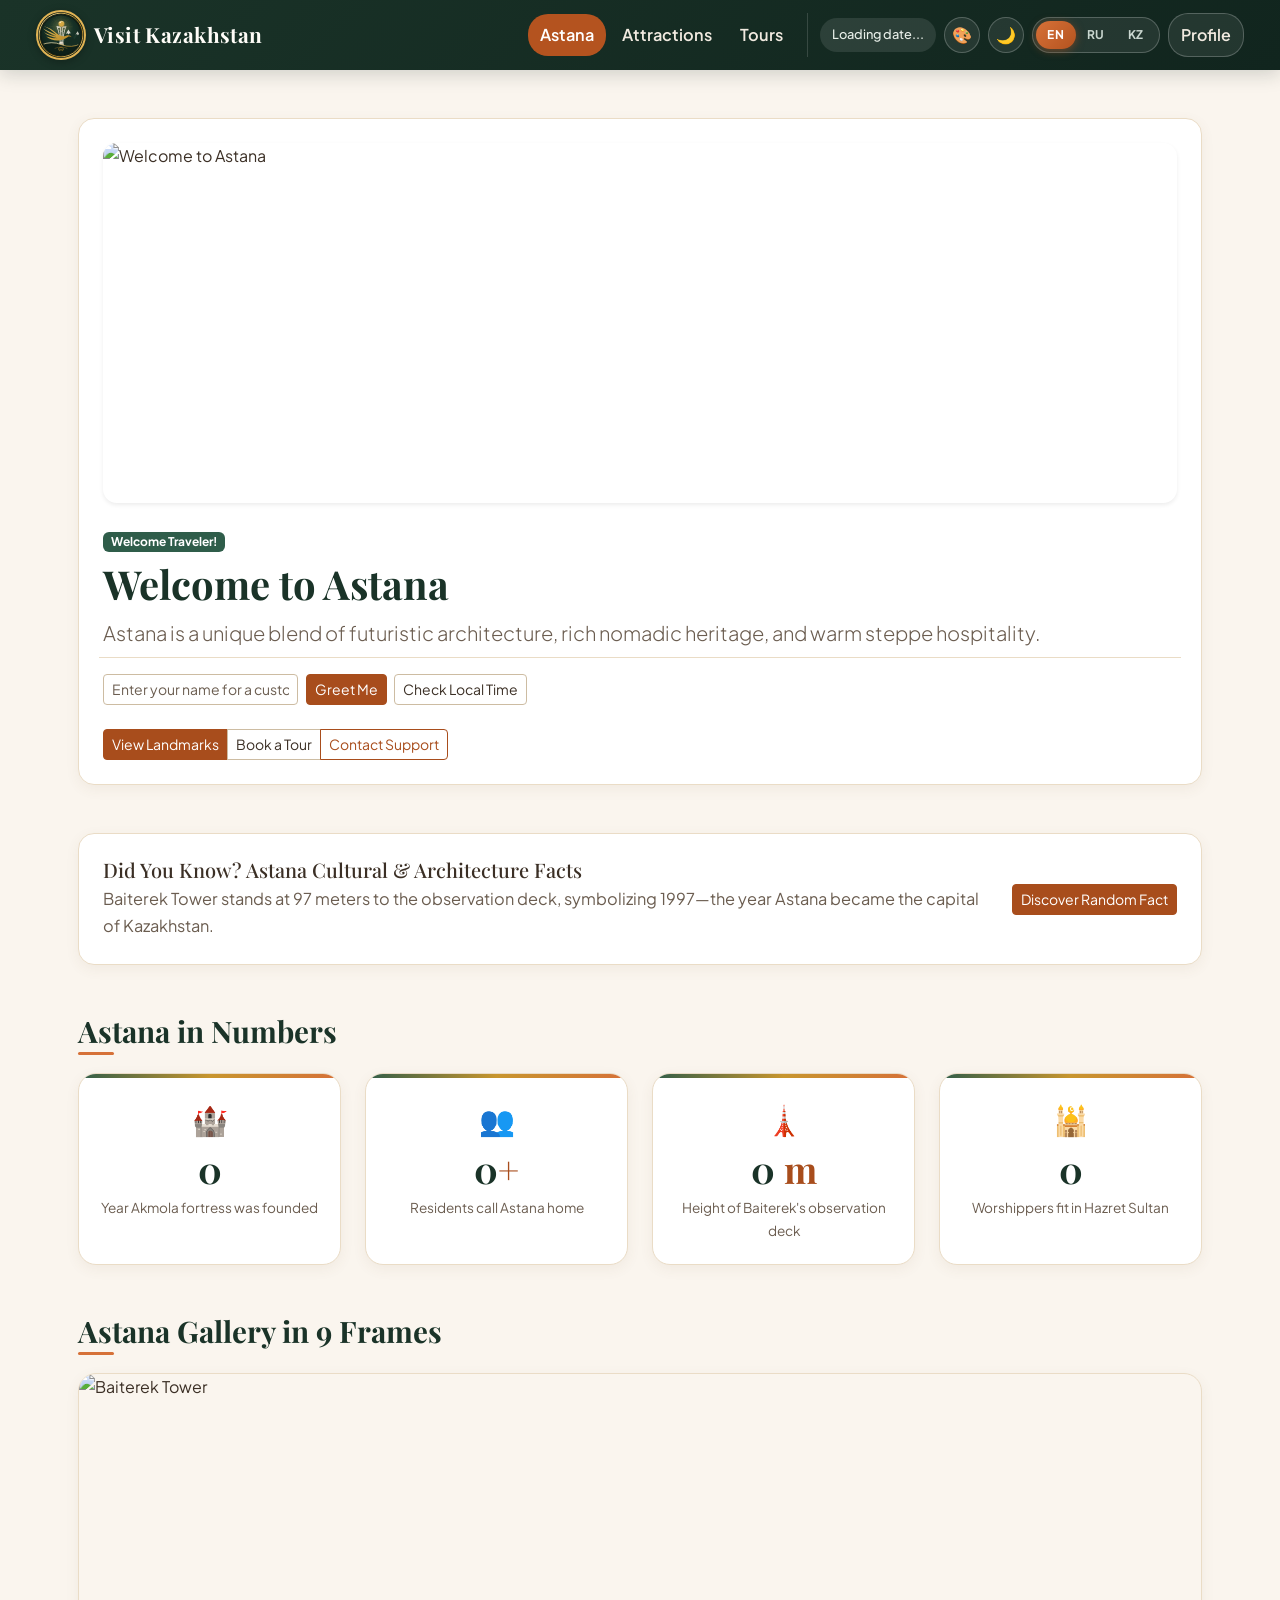
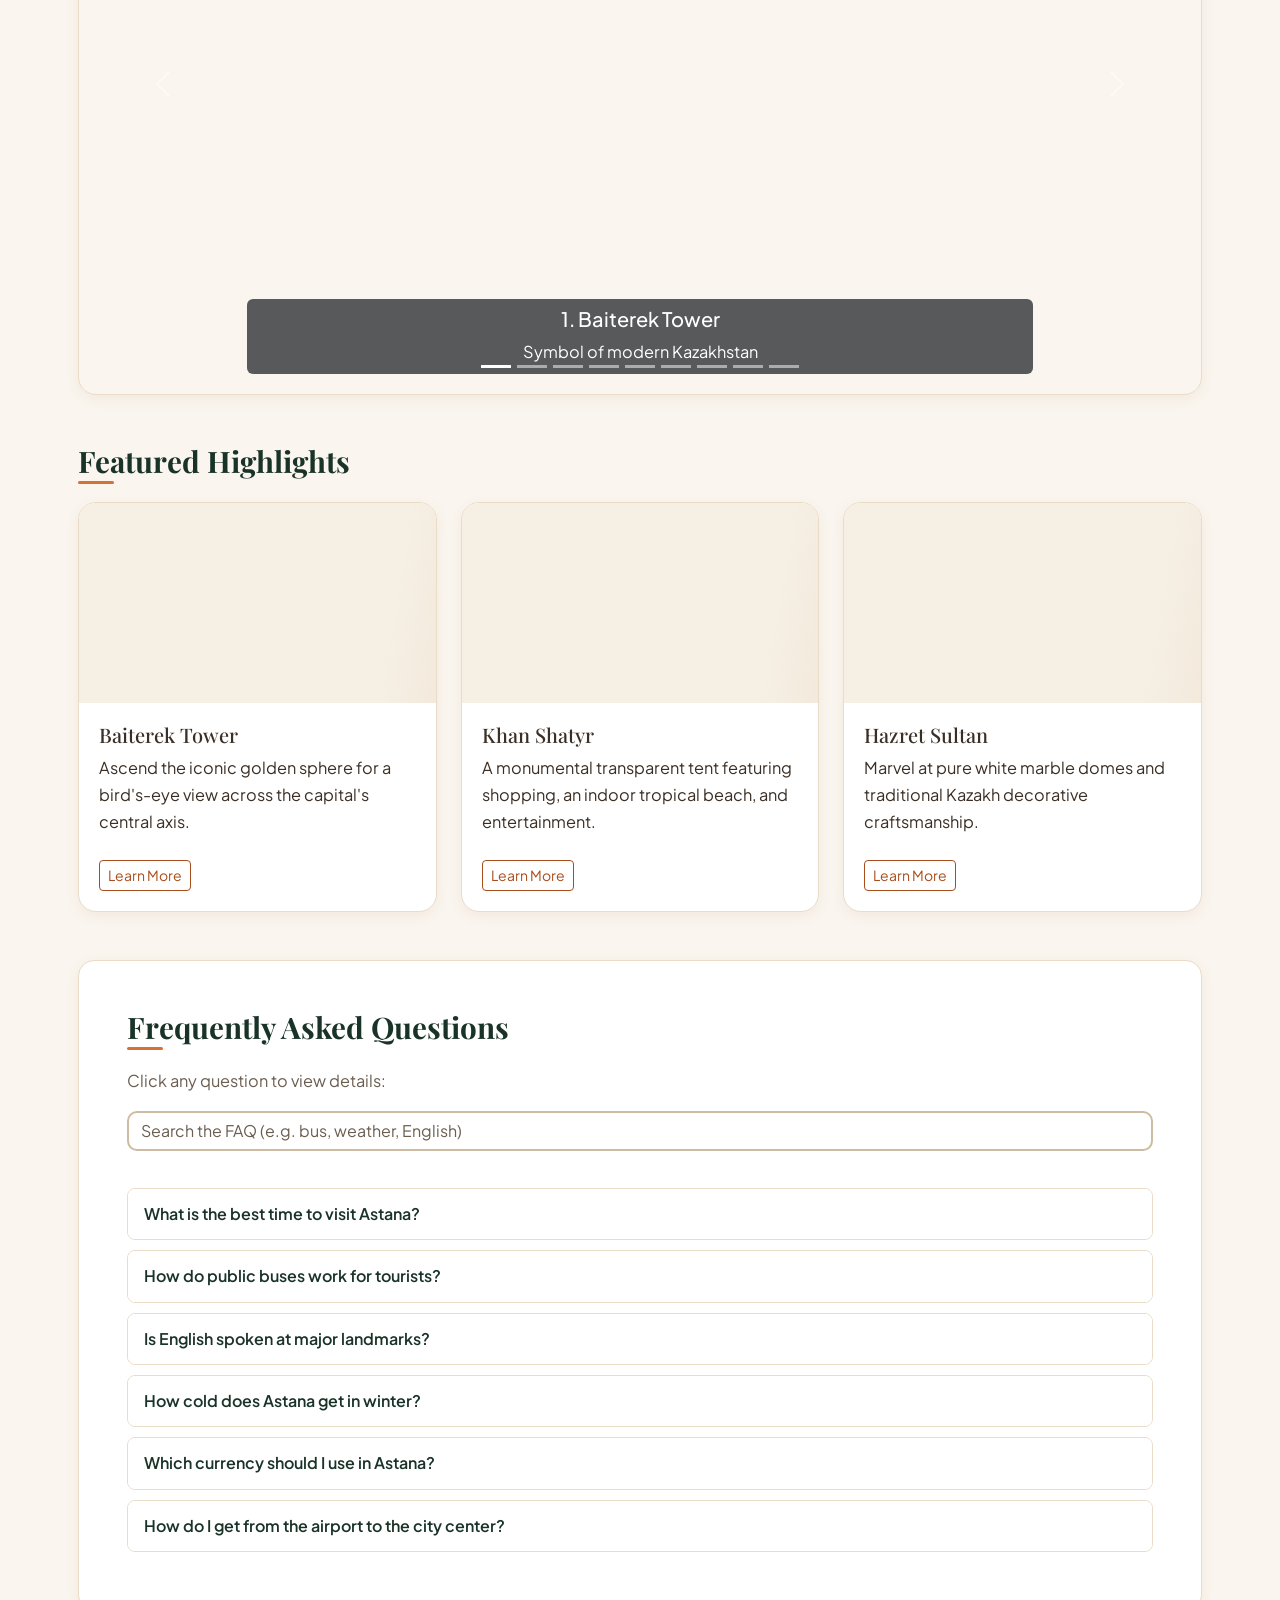
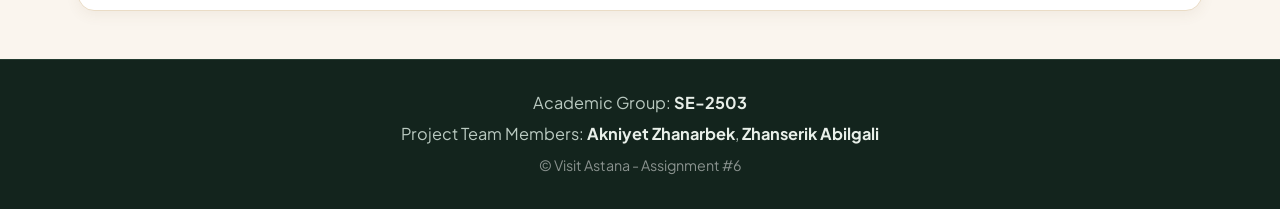
==== commit 80efc5f0: "corrected profile section" ====
--- a/astana.html
+++ b/astana.html
@@ -35,7 +35,6 @@
                         <li class="nav-item"><a class="nav-link active" href="astana.html" data-i18n="navHome" aria-current="page">Astana</a></li>
                         <li class="nav-item"><a class="nav-link" href="attractions.html" data-i18n="navAttractions">Attractions</a></li>
                         <li class="nav-item"><a class="nav-link" href="tours.html" data-i18n="navTours">Tours</a></li>
-                        <li class="nav-item"><a class="nav-link" href="profile.html" data-i18n="navProfile">Profile</a></li>
                     </ul>
 
                     <div class="nav-tools">
@@ -48,6 +47,7 @@
                             <button type="button" class="lang-btn" data-lang="ru" aria-pressed="false">RU</button>
                             <button type="button" class="lang-btn" data-lang="kz" aria-pressed="false">KZ</button>
                         </div>
+                        <a class="nav-link nav-profile-right" href="profile.html" data-i18n="navProfile">Profile</a>
                     </div>
                 </div>
             </div>
--- a/css/style.css
+++ b/css/style.css
@@ -309,6 +309,17 @@
     color: #ffffff !important;
 }
 
+.nav-profile-right {
+    display: inline-flex;
+    align-items: center;
+    text-decoration: none;
+    border: 1px solid rgba(255, 255, 255, 0.22);
+    background-color: rgba(255, 255, 255, 0.08);
+}
+.nav-profile-right.active {
+    border-color: #d67138;
+}
+
 .nav-tools {
     display: flex;
     flex-wrap: wrap;
@@ -1375,6 +1386,11 @@
     font-size: 0.82rem;
     opacity: 0.82;
     font-weight: 600;
+}
+.slice-note {
+    font-size: 0.78rem;
+    opacity: 0.72;
+    line-height: 1.3;
 }
 .slice-temp {
     margin-top: 6px;
